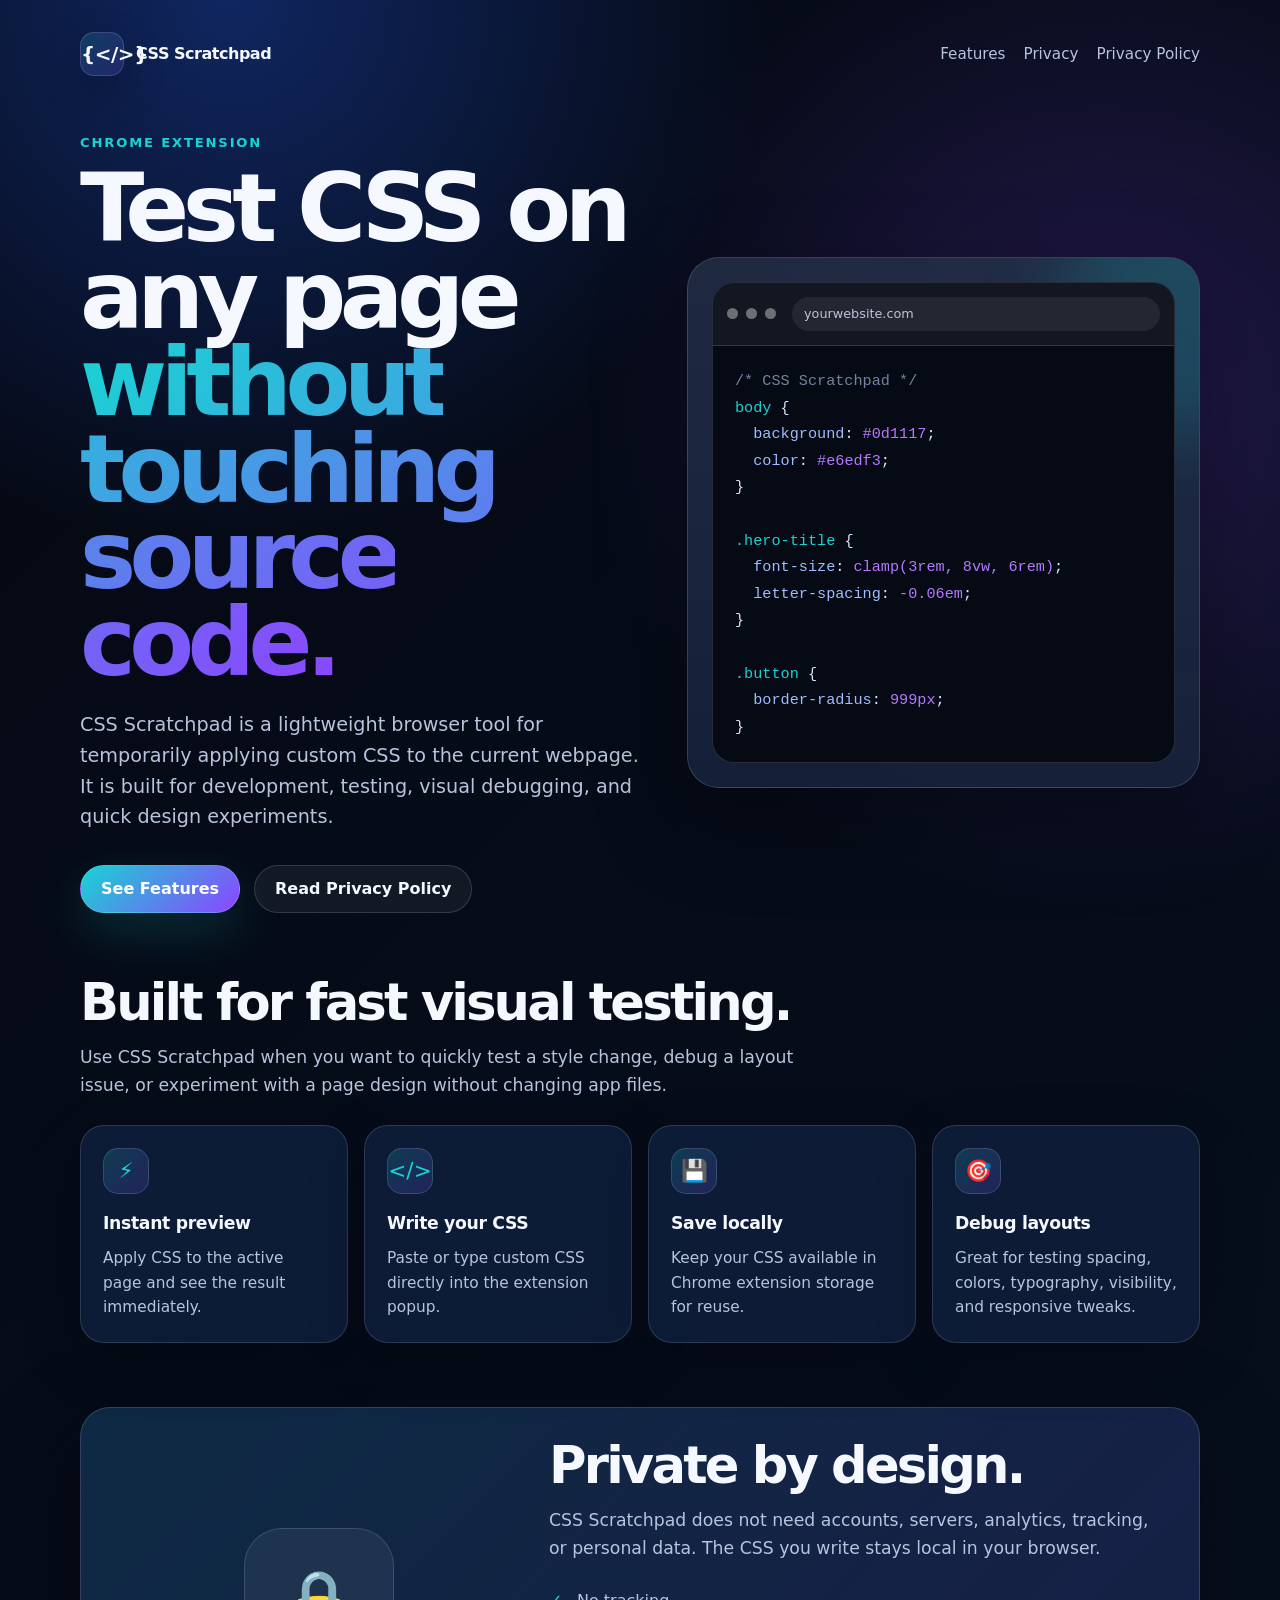
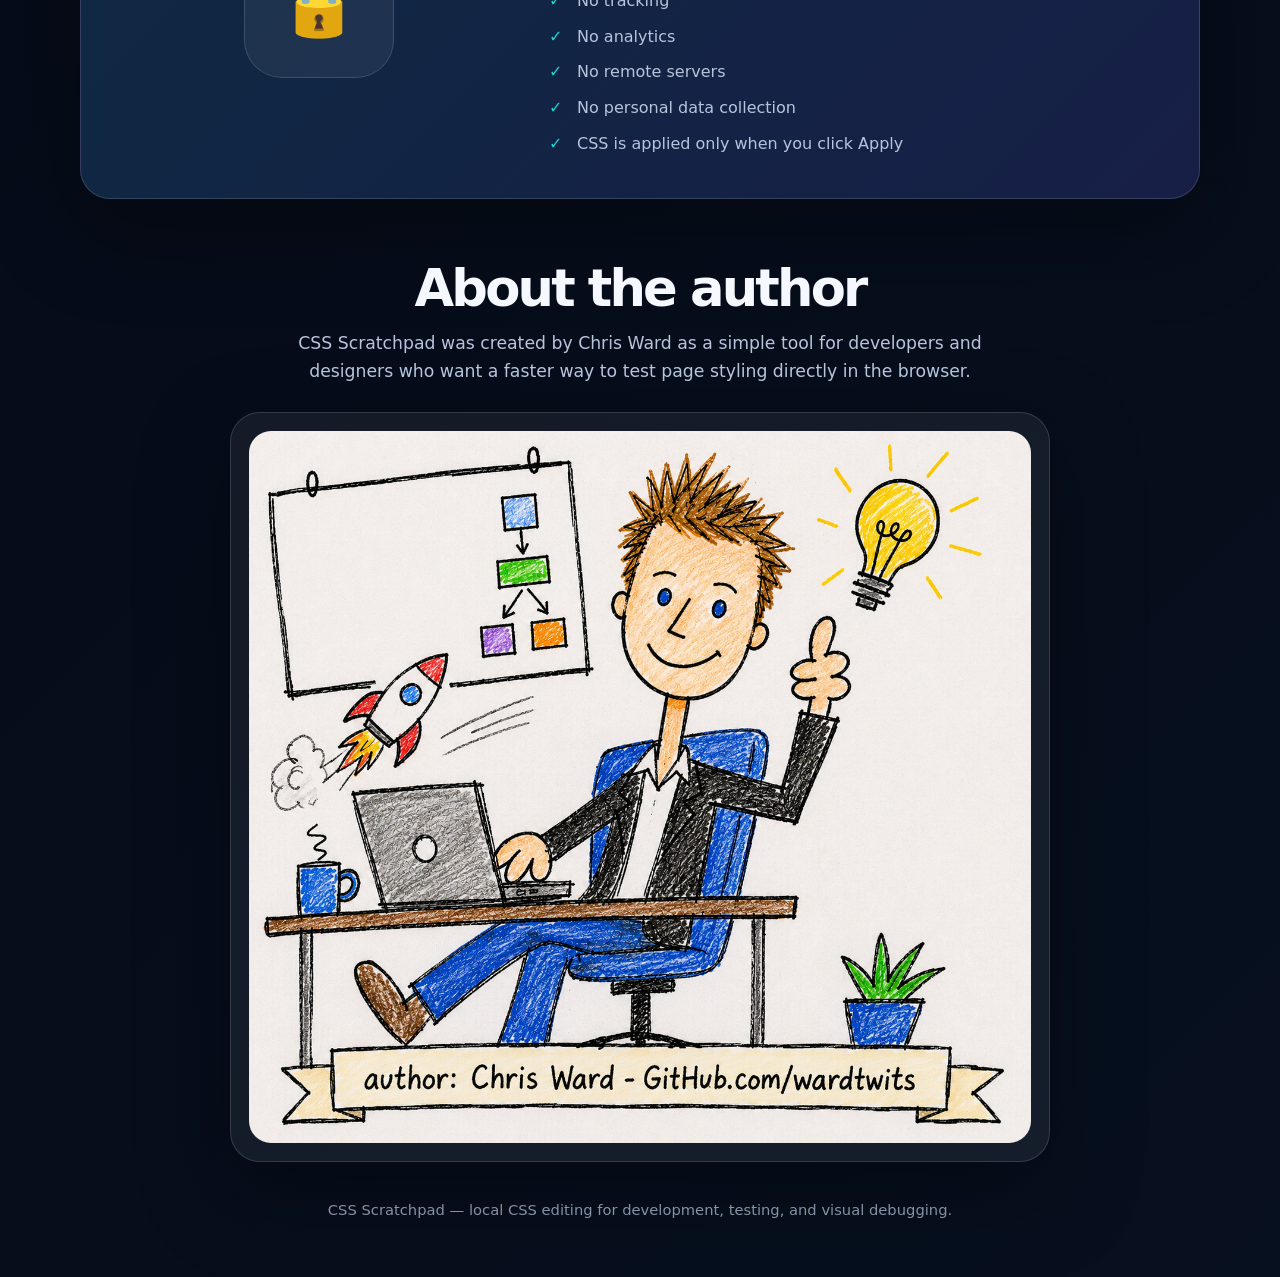
==== index.html @ 9ff71c82 "update" ====
<!doctype html>
<html lang="en">
<head>
  <meta charset="utf-8" />
  <meta name="viewport" content="width=device-width, initial-scale=1" />
  <title>CSS Scratchpad</title>
  <meta
    name="description"
    content="CSS Scratchpad is a lightweight Chrome extension for temporarily applying custom CSS to any webpage for development, testing, and visual debugging."
  />

  <style>
    :root {
      --bg: #07101f;
      --bg-soft: #0d1b35;
      --panel: rgba(15, 31, 61, 0.82);
      --text: #f6f8ff;
      --muted: #b8c4dc;
      --cyan: #19d3d3;
      --blue: #2563ff;
      --purple: #8b46ff;
      --border: rgba(255, 255, 255, 0.14);
      --shadow: 0 30px 90px rgba(0, 0, 0, 0.35);
    }

    * {
      box-sizing: border-box;
    }

    body {
      margin: 0;
      min-height: 100vh;
      font-family: Inter, ui-sans-serif, system-ui, -apple-system, BlinkMacSystemFont, "Segoe UI", sans-serif;
      color: var(--text);
      background:
        radial-gradient(circle at 18% 0%, rgba(37, 99, 255, 0.32), transparent 34rem),
        radial-gradient(circle at 86% 14%, rgba(139, 70, 255, 0.22), transparent 32rem),
        linear-gradient(135deg, #050914 0%, var(--bg) 100%);
      line-height: 1.6;
    }

    a {
      color: inherit;
    }

    .page {
      width: min(1120px, calc(100% - 32px));
      margin: 0 auto;
      padding: 32px 0 56px;
    }

    .nav {
      display: flex;
      align-items: center;
      justify-content: space-between;
      gap: 16px;
      margin-bottom: 56px;
    }

    .brand {
      display: flex;
      align-items: center;
      gap: 12px;
      font-weight: 800;
      letter-spacing: -0.03em;
    }

    .brand-mark {
      width: 44px;
      height: 44px;
      display: grid;
      place-items: center;
      border-radius: 14px;
      background: linear-gradient(135deg, rgba(25, 211, 211, 0.18), rgba(139, 70, 255, 0.18));
      border: 1px solid var(--border);
      box-shadow: 0 16px 40px rgba(0, 0, 0, 0.28);
      font-size: 1.25rem;
    }

    .nav-links {
      display: flex;
      align-items: center;
      gap: 18px;
      color: var(--muted);
      font-size: 0.95rem;
    }

    .nav-links a {
      text-decoration: none;
    }

    .nav-links a:hover {
      color: var(--text);
    }

    .hero {
      display: grid;
      grid-template-columns: 1.05fr 0.95fr;
      gap: 40px;
      align-items: center;
      margin-bottom: 64px;
    }

    .eyebrow {
      margin: 0 0 12px;
      color: var(--cyan);
      font-size: 0.82rem;
      font-weight: 800;
      letter-spacing: 0.14em;
      text-transform: uppercase;
    }

    h1 {
      margin: 0;
      max-width: 760px;
      font-size: clamp(3rem, 8vw, 5.9rem);
      line-height: 0.92;
      letter-spacing: -0.07em;
    }

    .gradient-text {
      color: var(--cyan);
      background: linear-gradient(135deg, var(--cyan), var(--purple));
      -webkit-background-clip: text;
      background-clip: text;
      -webkit-text-fill-color: transparent;
    }

    .hero-copy {
      max-width: 680px;
      margin: 24px 0 0;
      color: var(--muted);
      font-size: 1.2rem;
    }

    .actions {
      display: flex;
      flex-wrap: wrap;
      gap: 14px;
      margin-top: 32px;
    }

    .button {
      display: inline-flex;
      align-items: center;
      justify-content: center;
      min-height: 48px;
      padding: 0 20px;
      border-radius: 999px;
      font-weight: 800;
      text-decoration: none;
      border: 1px solid var(--border);
    }

    .button-primary {
      background: linear-gradient(135deg, var(--cyan), var(--purple));
      color: white;
      box-shadow: 0 18px 50px rgba(25, 211, 211, 0.18);
    }

    .button-secondary {
      color: var(--text);
      background: rgba(255, 255, 255, 0.06);
    }

    .mockup {
      position: relative;
      padding: 24px;
      border: 1px solid var(--border);
      border-radius: 32px;
      background:
        linear-gradient(180deg, rgba(255,255,255,0.08), rgba(255,255,255,0.035)),
        rgba(13, 27, 53, 0.86);
      box-shadow: var(--shadow);
      overflow: hidden;
    }

    .mockup::before {
      content: "";
      position: absolute;
      inset: -80px -120px auto auto;
      width: 260px;
      height: 260px;
      border-radius: 999px;
      background: rgba(25, 211, 211, 0.18);
      filter: blur(36px);
    }

    .browser {
      position: relative;
      border-radius: 22px;
      overflow: hidden;
      border: 1px solid var(--border);
      background: #050a14;
    }

    .browser-bar {
      display: flex;
      align-items: center;
      gap: 8px;
      padding: 14px;
      background: rgba(255, 255, 255, 0.055);
      border-bottom: 1px solid var(--border);
    }

    .dot {
      width: 11px;
      height: 11px;
      border-radius: 999px;
      background: rgba(255,255,255,0.38);
    }

    .address {
      flex: 1;
      margin-left: 8px;
      padding: 7px 12px;
      border-radius: 999px;
      background: rgba(255,255,255,0.07);
      color: var(--muted);
      font-size: 0.8rem;
    }

    .code {
      margin: 0;
      padding: 22px;
      min-height: 310px;
      color: #d9e7ff;
      font-family: ui-monospace, SFMono-Regular, Menlo, Monaco, Consolas, monospace;
      font-size: 0.95rem;
      line-height: 1.75;
      white-space: pre-wrap;
    }

    .code .selector {
      color: #19d3d3;
    }

    .code .property {
      color: #9ebdff;
    }

    .code .value {
      color: #b678ff;
    }

    .code .comment {
      color: #7483a3;
    }

    .section {
      margin-top: 64px;
    }

    .section h2 {
      margin: 0 0 16px;
      font-size: clamp(2rem, 4vw, 3.2rem);
      line-height: 1;
      letter-spacing: -0.055em;
    }

    .section-intro {
      max-width: 720px;
      margin: 0 0 26px;
      color: var(--muted);
      font-size: 1.08rem;
    }

    .feature-grid {
      display: grid;
      grid-template-columns: repeat(4, 1fr);
      gap: 16px;
    }

    .feature-card {
      padding: 22px;
      border-radius: 24px;
      border: 1px solid var(--border);
      background: var(--panel);
      box-shadow: 0 18px 60px rgba(0, 0, 0, 0.18);
    }

    .feature-icon {
      width: 46px;
      height: 46px;
      display: grid;
      place-items: center;
      margin-bottom: 16px;
      border-radius: 15px;
      background: linear-gradient(135deg, rgba(25, 211, 211, 0.18), rgba(139, 70, 255, 0.18));
      border: 1px solid var(--border);
      color: var(--cyan);
      font-size: 1.35rem;
    }

    .feature-card h3 {
      margin: 0 0 8px;
      font-size: 1.08rem;
      letter-spacing: -0.02em;
    }

    .feature-card p {
      margin: 0;
      color: var(--muted);
      font-size: 0.96rem;
    }

    .privacy-panel {
      display: grid;
      grid-template-columns: 0.8fr 1.2fr;
      gap: 24px;
      align-items: center;
      padding: 32px;
      border-radius: 30px;
      border: 1px solid var(--border);
      background:
        linear-gradient(135deg, rgba(25, 211, 211, 0.08), rgba(139, 70, 255, 0.08)),
        var(--panel);
      box-shadow: var(--shadow);
    }

    .privacy-badge {
      width: 150px;
      height: 150px;
      display: grid;
      place-items: center;
      margin: 0 auto;
      border-radius: 38px;
      border: 1px solid var(--border);
      background: rgba(255,255,255,0.06);
      font-size: 4rem;
    }

    .privacy-list {
      margin: 0;
      padding: 0;
      list-style: none;
      color: var(--muted);
    }

    .privacy-list li {
      margin: 10px 0;
      padding-left: 28px;
      position: relative;
    }

    .privacy-list li::before {
      content: "✓";
      position: absolute;
      left: 0;
      color: var(--cyan);
      font-weight: 900;
    }

    .author {
      text-align: center;
    }

    .author-card {
      max-width: 820px;
      margin: 24px auto 0;
      padding: 18px;
      border-radius: 30px;
      border: 1px solid var(--border);
      background: rgba(255, 255, 255, 0.06);
      box-shadow: var(--shadow);
    }

    .author-card img {
      display: block;
      width: 100%;
      height: auto;
      border-radius: 22px;
    }

    .footer {
      margin-top: 36px;
      color: rgba(184, 196, 220, 0.72);
      text-align: center;
      font-size: 0.92rem;
    }

    @media (max-width: 880px) {
      .hero,
      .privacy-panel {
        grid-template-columns: 1fr;
      }

      .feature-grid {
        grid-template-columns: repeat(2, 1fr);
      }

      .nav {
        align-items: flex-start;
        flex-direction: column;
      }
    }

    @media (max-width: 520px) {
      .feature-grid {
        grid-template-columns: 1fr;
      }

      .nav-links {
        flex-wrap: wrap;
      }

      .mockup {
        padding: 14px;
        border-radius: 24px;
      }

      .code {
        font-size: 0.82rem;
      }

      .privacy-panel {
        padding: 24px;
      }
    }
  </style>
</head>

<body>
  <main class="page">
    <header class="nav">
      <div class="brand">
        <div class="brand-mark">{&lt;/&gt;}</div>
        <span>CSS Scratchpad</span>
      </div>

      <nav class="nav-links" aria-label="Primary navigation">
        <a href="#features">Features</a>
        <a href="#privacy">Privacy</a>
        <a href="privacy-policy.html">Privacy Policy</a>
      </nav>
    </header>

    <section class="hero">
      <div>
        <p class="eyebrow">Chrome Extension</p>
        <h1>
          Test CSS on any page
          <span class="gradient-text">without touching source code.</span>
        </h1>

        <p class="hero-copy">
          CSS Scratchpad is a lightweight browser tool for temporarily applying custom CSS to the current webpage.
          It is built for development, testing, visual debugging, and quick design experiments.
        </p>

        <div class="actions">
          <a class="button button-primary" href="#features">See Features</a>
          <a class="button button-secondary" href="privacy-policy.html">Read Privacy Policy</a>
        </div>
      </div>

      <aside class="mockup" aria-label="CSS Scratchpad code preview">
        <div class="browser">
          <div class="browser-bar">
            <span class="dot"></span>
            <span class="dot"></span>
            <span class="dot"></span>
            <span class="address">yourwebsite.com</span>
          </div>

          <pre class="code"><span class="comment">/* CSS Scratchpad */</span>
<span class="selector">body</span> {
  <span class="property">background</span>: <span class="value">#0d1117</span>;
  <span class="property">color</span>: <span class="value">#e6edf3</span>;
}

<span class="selector">.hero-title</span> {
  <span class="property">font-size</span>: <span class="value">clamp(3rem, 8vw, 6rem)</span>;
  <span class="property">letter-spacing</span>: <span class="value">-0.06em</span>;
}

<span class="selector">.button</span> {
  <span class="property">border-radius</span>: <span class="value">999px</span>;
}</pre>
        </div>
      </aside>
    </section>

    <section id="features" class="section">
      <h2>Built for fast visual testing.</h2>
      <p class="section-intro">
        Use CSS Scratchpad when you want to quickly test a style change, debug a layout issue,
        or experiment with a page design without changing app files.
      </p>

      <div class="feature-grid">
        <article class="feature-card">
          <div class="feature-icon">⚡</div>
          <h3>Instant preview</h3>
          <p>Apply CSS to the active page and see the result immediately.</p>
        </article>

        <article class="feature-card">
          <div class="feature-icon">&lt;/&gt;</div>
          <h3>Write your CSS</h3>
          <p>Paste or type custom CSS directly into the extension popup.</p>
        </article>

        <article class="feature-card">
          <div class="feature-icon">💾</div>
          <h3>Save locally</h3>
          <p>Keep your CSS available in Chrome extension storage for reuse.</p>
        </article>

        <article class="feature-card">
          <div class="feature-icon">🎯</div>
          <h3>Debug layouts</h3>
          <p>Great for testing spacing, colors, typography, visibility, and responsive tweaks.</p>
        </article>
      </div>
    </section>

    <section id="privacy" class="section">
      <div class="privacy-panel">
        <div class="privacy-badge" aria-hidden="true">🔒</div>

        <div>
          <h2>Private by design.</h2>
          <p class="section-intro">
            CSS Scratchpad does not need accounts, servers, analytics, tracking, or personal data.
            The CSS you write stays local in your browser.
          </p>

          <ul class="privacy-list">
            <li>No tracking</li>
            <li>No analytics</li>
            <li>No remote servers</li>
            <li>No personal data collection</li>
            <li>CSS is applied only when you click Apply</li>
          </ul>
        </div>
      </div>
    </section>

    <section class="section author">
      <h2>About the author</h2>
      <p class="section-intro" style="margin-left:auto; margin-right:auto;">
        CSS Scratchpad was created by Chris Ward as a simple tool for developers and designers who want a faster way
        to test page styling directly in the browser.
      </p>

      <div class="author-card">
        <img src="images/author.png" alt="Illustration of Chris Ward working at a desk with a laptop, rocket, flowchart, and lightbulb." />
      </div>
    </section>

    <footer class="footer">
      CSS Scratchpad — local CSS editing for development, testing, and visual debugging.
    </footer>
  </main>
</body>
</html>
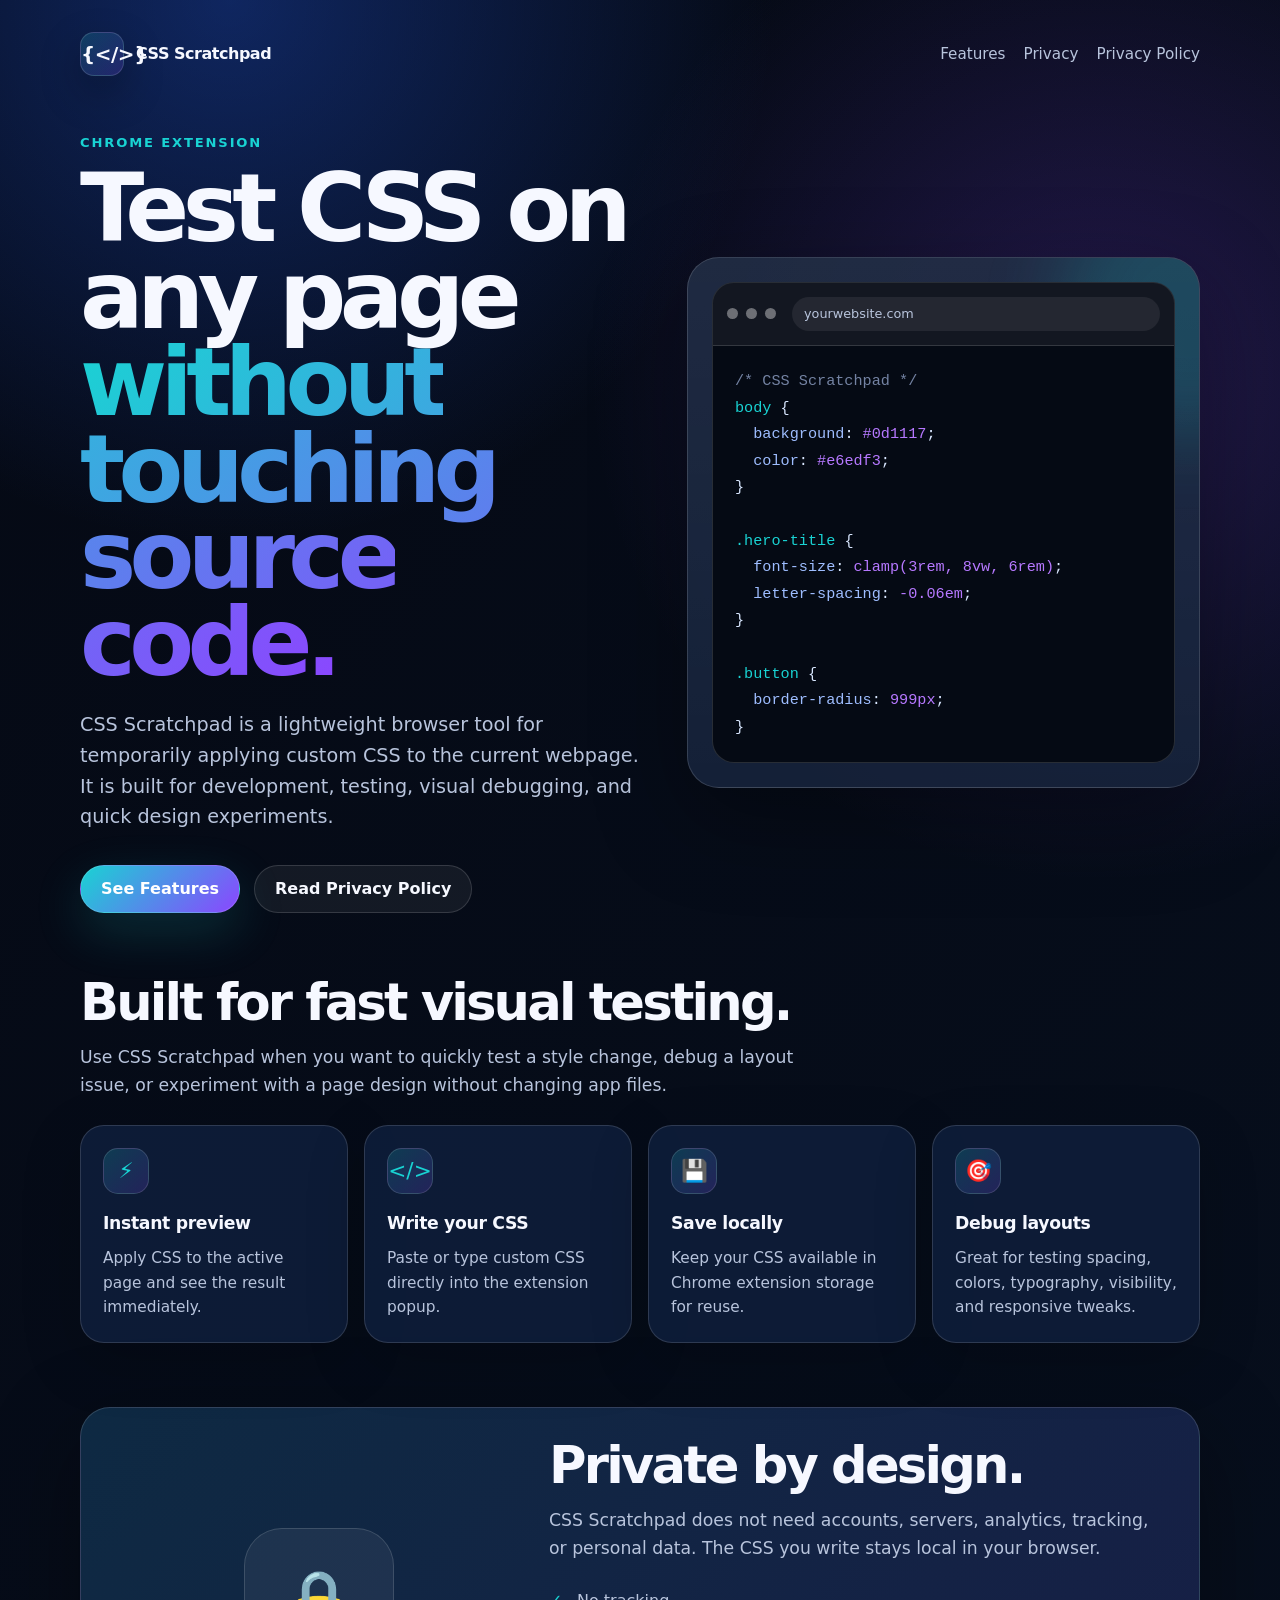
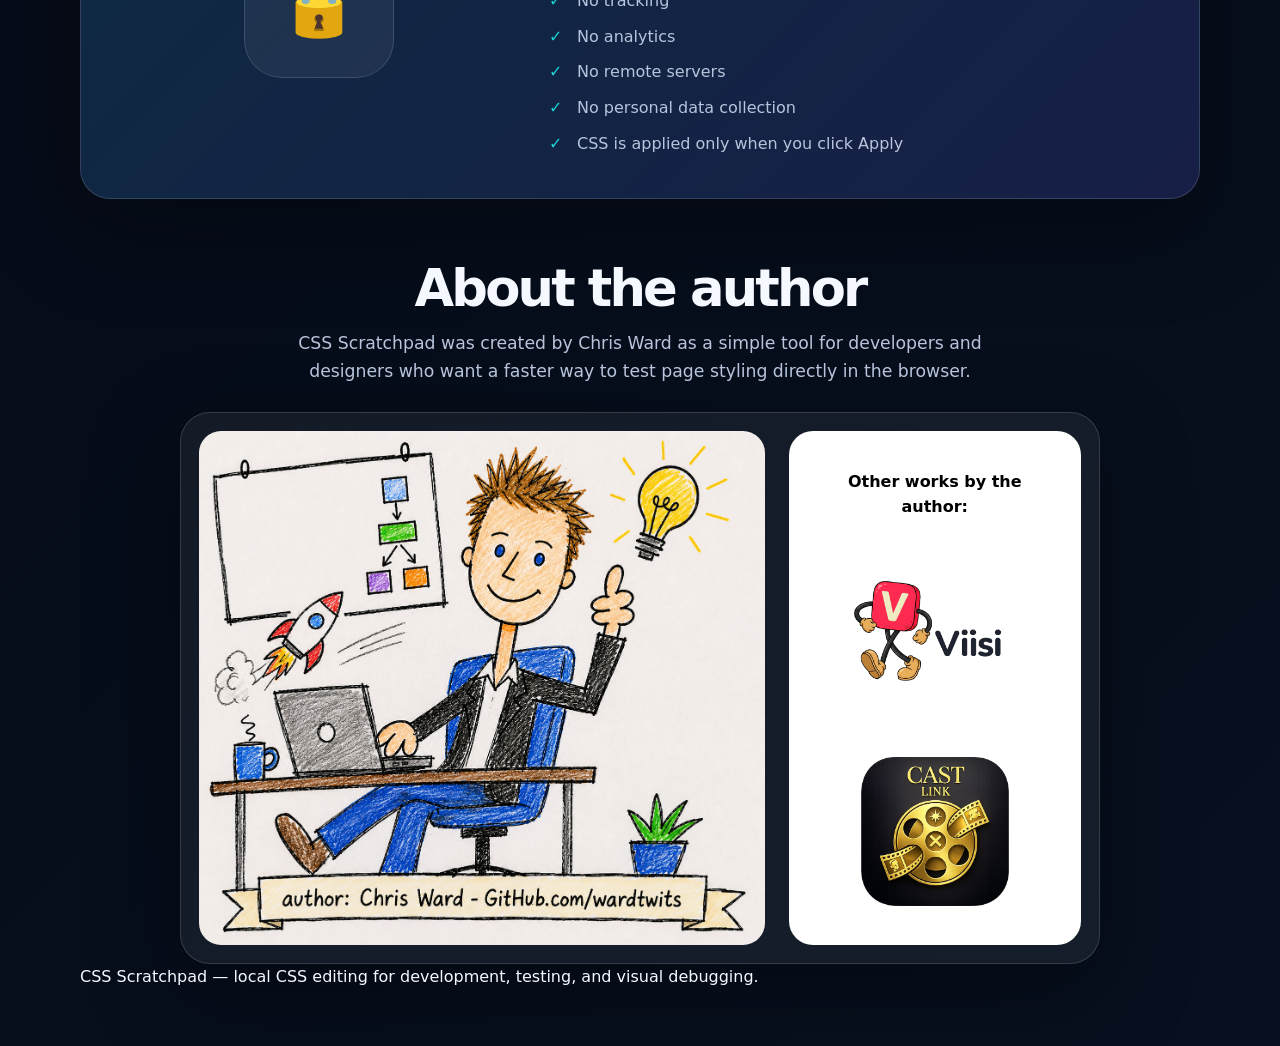
==== commit cd5b63b4: "updates" ====
--- a/index.html
+++ b/index.html
@@ -230,7 +230,18 @@
       line-height: 1.75;
       white-space: pre-wrap;
     }
-
+  .castlink img {
+      display: block;
+      width: 100%;
+      height: auto;
+      border-radius: 22px;
+  }
+  .viisi img {
+      display: block;
+      width: 100%;
+      height: auto;
+      border-radius: 22px;
+  }
     .code .selector {
       color: #19d3d3;
     }
@@ -350,52 +361,123 @@
       color: var(--cyan);
       font-weight: 900;
     }
-
-    .author {
-      text-align: center;
-    }
-
+.author {
+  text-align: center;
+}
+
+.author-intro {
+  margin-left: auto;
+  margin-right: auto;
+}
+
+.author-card {
+  max-width: 920px;
+  margin: 24px auto 0;
+  padding: 18px;
+  display: grid;
+  grid-template-columns: 1.45fr 0.75fr;
+  gap: 24px;
+  align-items: center;
+  border-radius: 30px;
+  border: 1px solid var(--border);
+  background: rgba(255, 255, 255, 0.06);
+  box-shadow: var(--shadow);
+}
+
+.author-image-link {
+  display: block;
+}
+
+.author-image-link img {
+  display: block;
+  width: 100%;
+  height: auto;
+  border-radius: 22px;
+}
+
+.other-works {
+  display: flex;
+  flex-direction: column;
+  align-items: center;
+  justify-content: center;
+  gap: 18px;
+  min-height: 100%;
+  padding: 24px;
+  border: 1px solid var(--border);
+  border-radius: 24px;
+  background:white;
+  color: black;
+  font-size: 1rem;
+  font-weight: 700;
+  text-align: center;
+}
+.castlink {
+  display: flex;
+
+  align-items: center;
+
+  justify-content: center;
+
+  width: 150px;
+
+  max-width: 100%;
+
+  padding: 0;
+
+  border-radius: 22px;
+
+  background: #ffffff;
+
+  border: 1px solid rgba(255, 255, 255, 0.35);
+
+  text-decoration: none;
+}
+.viisi {
+
+  display: flex;
+
+  align-items: center;
+
+  justify-content: center;
+
+
+  max-width: 100%;
+
+  padding: 14px;
+
+  border-radius: 22px;
+
+  background: #ffffff;
+
+  border: 1px solid rgba(255, 255, 255, 0.35);
+
+  text-decoration: none;
+
+}
+
+.viisi img {
+  display: block;
+  width: 80%;
+  height: auto;
+  border-radius: 14px;
+}
+
+.other-works a:hover {
+  transform: translateY(-1px);
+}
+
+    @media (max-width: 520px) {
     .author-card {
-      max-width: 820px;
-      margin: 24px auto 0;
-      padding: 18px;
-      border-radius: 30px;
-      border: 1px solid var(--border);
-      background: rgba(255, 255, 255, 0.06);
-      box-shadow: var(--shadow);
-    }
-
-    .author-card img {
-      display: block;
-      width: 100%;
-      height: auto;
-      border-radius: 22px;
-    }
-
-    .footer {
-      margin-top: 36px;
-      color: rgba(184, 196, 220, 0.72);
-      text-align: center;
-      font-size: 0.92rem;
-    }
-
-    @media (max-width: 880px) {
-      .hero,
-      .privacy-panel {
-        grid-template-columns: 1fr;
-      }
-
-      .feature-grid {
-        grid-template-columns: repeat(2, 1fr);
-      }
-
-      .nav {
-        align-items: flex-start;
-        flex-direction: column;
-      }
-    }
-
-    @media (max-width: 520px) {
+
+  grid-template-columns: 1fr;
+
+}
+
+.other-works {
+
+  min-height: auto;
+
+}
       .feature-grid {
         grid-template-columns: 1fr;
       }
@@ -537,17 +619,50 @@
       </div>
     </section>
 
-    <section class="section author">
-      <h2>About the author</h2>
-      <p class="section-intro" style="margin-left:auto; margin-right:auto;">
-        CSS Scratchpad was created by Chris Ward as a simple tool for developers and designers who want a faster way
-        to test page styling directly in the browser.
-      </p>
-
-      <div class="author-card">
-        <img src="images/author.png" alt="Illustration of Chris Ward working at a desk with a laptop, rocket, flowchart, and lightbulb." />
-      </div>
-    </section>
+
+
+<section class="section author">
+
+  <h2>About the author</h2>
+
+  <p class="section-intro author-intro">
+
+    CSS Scratchpad was created by Chris Ward as a simple tool for developers and designers who want a faster way
+
+    to test page styling directly in the browser.
+
+  </p>
+
+  <div class="author-card">
+
+    <a class="author-image-link" href="https://www.github.com/wardtwits" target="_blank" rel="noopener noreferrer">
+
+      <img src="images/author.png" alt="Illustration of Chris Ward working at a desk with a laptop, rocket, flowchart, and lightbulb." />
+
+    </a>
+
+    <div class="other-works">
+
+      <span>Other works by the author:</span>
+
+      <a class="viisi" href="https://viisi.app/" target="_blank" rel="noopener noreferrer">
+
+        <img src="images/ViisiLogo.png" alt="Viisi - A Satisfying Game" />
+
+      </a>
+
+      <a class="castlink" href="https://castlink.app/" target="_blank" rel="noopener noreferrer">
+
+        <img src="images/CastLinkLogo.png" alt="CastLink - Movie/TV Connections" />
+
+      </a>
+
+
+    </div>
+
+  </div>
+
+</section>
 
     <footer class="footer">
       CSS Scratchpad — local CSS editing for development, testing, and visual debugging.
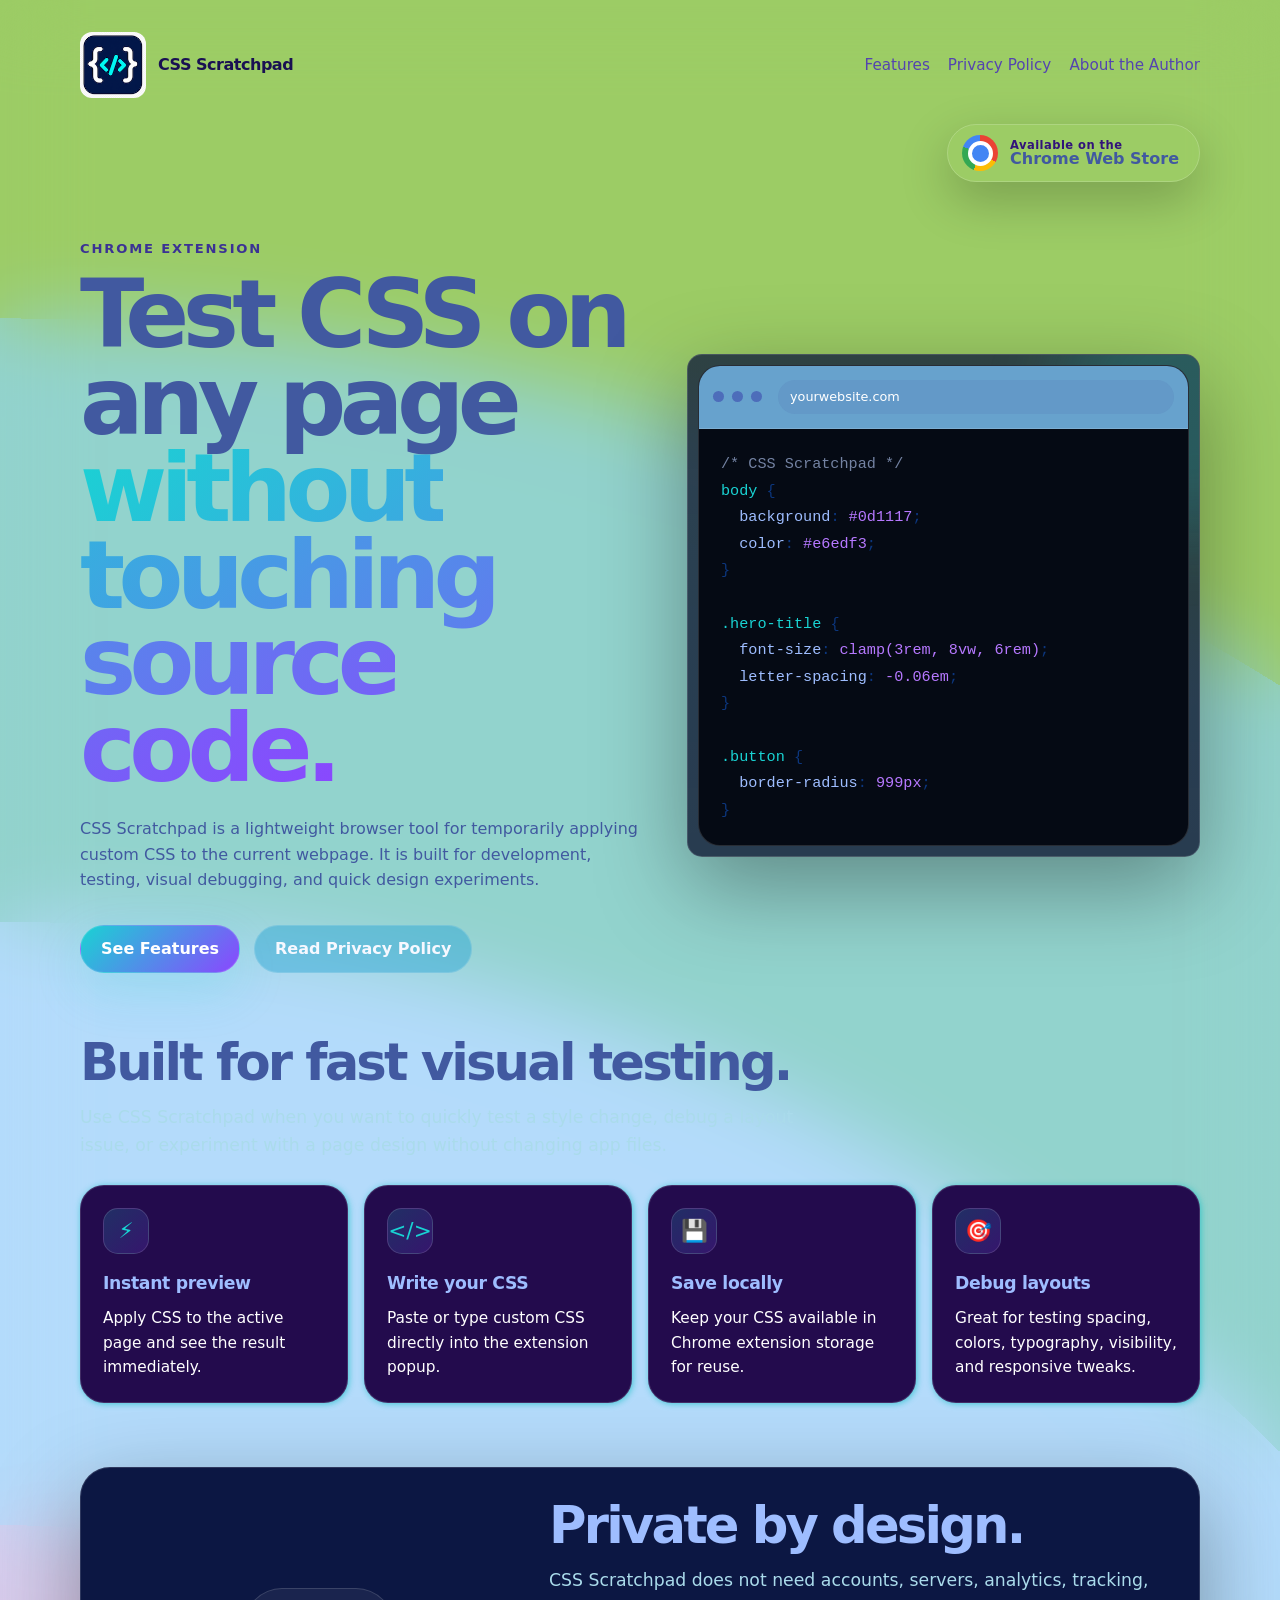
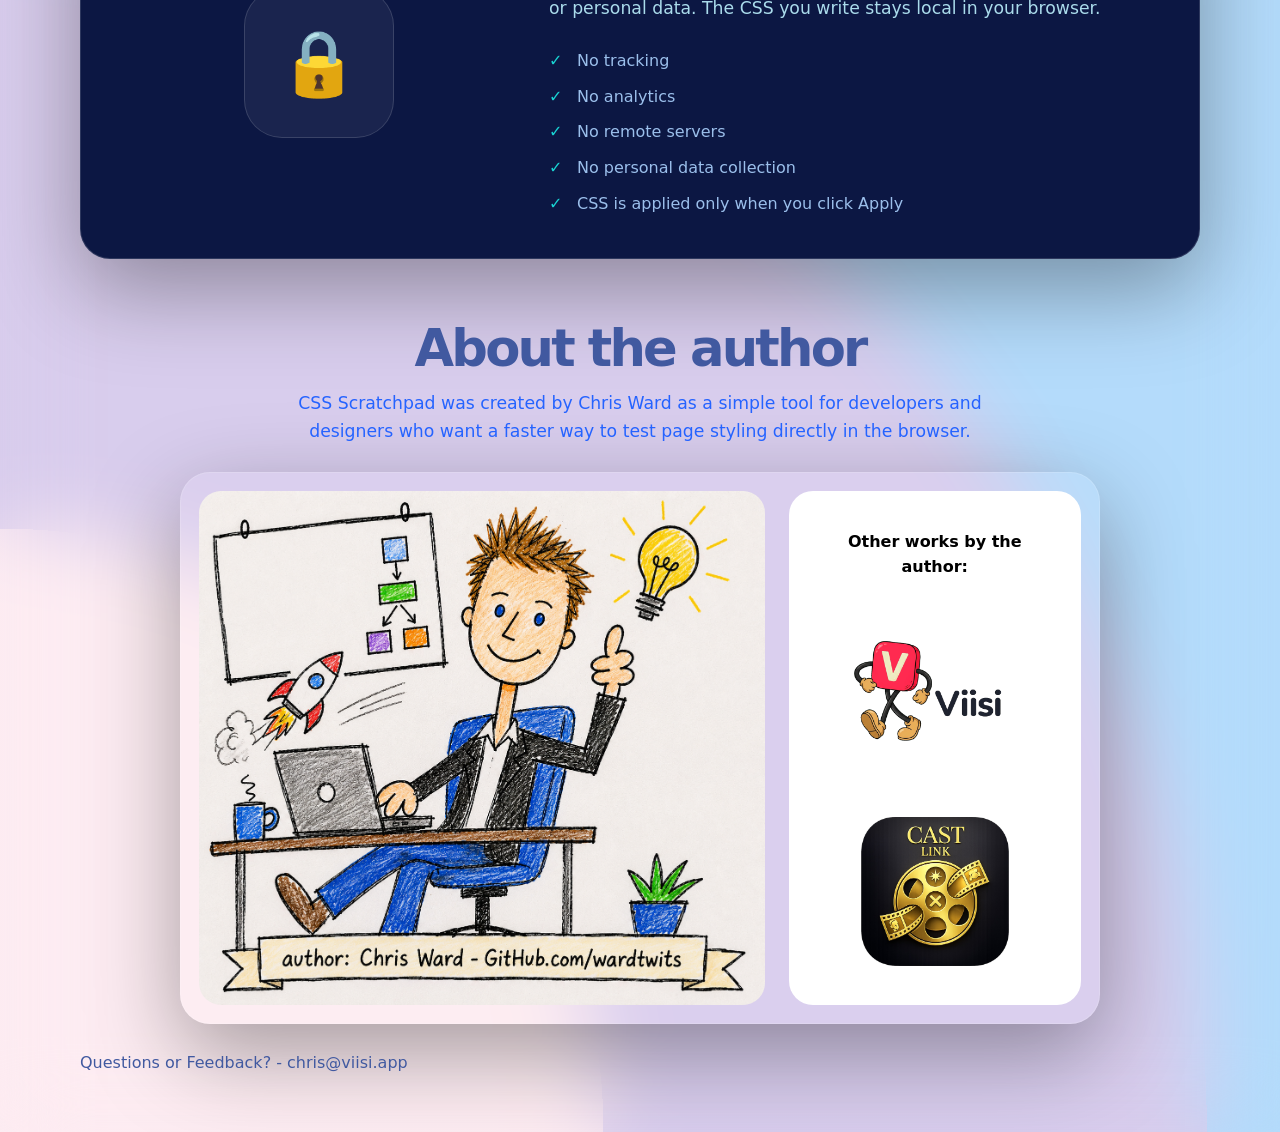
==== commit 34c243bf: "Theme change" ====
--- a/index.html
+++ b/index.html
@@ -8,514 +8,112 @@
     name="description"
     content="CSS Scratchpad is a lightweight Chrome extension for temporarily applying custom CSS to any webpage for development, testing, and visual debugging."
   />
-
-  <style>
-    :root {
-      --bg: #07101f;
-      --bg-soft: #0d1b35;
-      --panel: rgba(15, 31, 61, 0.82);
-      --text: #f6f8ff;
-      --muted: #b8c4dc;
-      --cyan: #19d3d3;
-      --blue: #2563ff;
-      --purple: #8b46ff;
-      --border: rgba(255, 255, 255, 0.14);
-      --shadow: 0 30px 90px rgba(0, 0, 0, 0.35);
+   <link rel="stylesheet" href="css/main.css" />
+   <style>
+    body {
+   background-image: radial-gradient(
+    circle at bottom left,
+    rgb(236, 64, 122, 0.1) 20%,
+    rgb(156, 204, 101, 0.2) 20%,
+    rgb(126, 87, 194, 0.3) 20%,
+    rgb(126, 87, 194, 0.3) 40%,
+    rgb(66, 165, 245, 0.4) 40%,
+    rgb(66, 165, 245, 0.4) 60%,
+    rgb(38, 166, 154, 0.5) 60%,
+    rgb(38, 166, 154, 0.5) 80%,
+    #9ccc65 80%
+  );
+    backdrop-filter: blur(40px); 
+     -webkit-backdrop-filter: blur(40px); 
     }
-
-    * {
-      box-sizing: border-box;
-    }
-
-    body {
-      margin: 0;
-      min-height: 100vh;
-      font-family: Inter, ui-sans-serif, system-ui, -apple-system, BlinkMacSystemFont, "Segoe UI", sans-serif;
-      color: var(--text);
-      background:
-        radial-gradient(circle at 18% 0%, rgba(37, 99, 255, 0.32), transparent 34rem),
-        radial-gradient(circle at 86% 14%, rgba(139, 70, 255, 0.22), transparent 32rem),
-        linear-gradient(135deg, #050914 0%, var(--bg) 100%);
-      line-height: 1.6;
-    }
-
-    a {
-      color: inherit;
-    }
-
-    .page {
-      width: min(1120px, calc(100% - 32px));
-      margin: 0 auto;
-      padding: 32px 0 56px;
-    }
-
-    .nav {
-      display: flex;
-      align-items: center;
-      justify-content: space-between;
-      gap: 16px;
-      margin-bottom: 56px;
-    }
-
     .brand {
-      display: flex;
-      align-items: center;
-      gap: 12px;
-      font-weight: 800;
-      letter-spacing: -0.03em;
-    }
-
-    .brand-mark {
-      width: 44px;
-      height: 44px;
-      display: grid;
-      place-items: center;
-      border-radius: 14px;
-      background: linear-gradient(135deg, rgba(25, 211, 211, 0.18), rgba(139, 70, 255, 0.18));
-      border: 1px solid var(--border);
-      box-shadow: 0 16px 40px rgba(0, 0, 0, 0.28);
-      font-size: 1.25rem;
-    }
-
-    .nav-links {
-      display: flex;
-      align-items: center;
-      gap: 18px;
-      color: var(--muted);
-      font-size: 0.95rem;
-    }
-
-    .nav-links a {
-      text-decoration: none;
-    }
-
-    .nav-links a:hover {
-      color: var(--text);
-    }
-
-    .hero {
-      display: grid;
-      grid-template-columns: 1.05fr 0.95fr;
-      gap: 40px;
-      align-items: center;
-      margin-bottom: 64px;
-    }
-
-    .eyebrow {
-      margin: 0 0 12px;
-      color: var(--cyan);
-      font-size: 0.82rem;
-      font-weight: 800;
-      letter-spacing: 0.14em;
-      text-transform: uppercase;
-    }
-
-    h1 {
-      margin: 0;
-      max-width: 760px;
-      font-size: clamp(3rem, 8vw, 5.9rem);
-      line-height: 0.92;
-      letter-spacing: -0.07em;
-    }
-
-    .gradient-text {
-      color: var(--cyan);
-      background: linear-gradient(135deg, var(--cyan), var(--purple));
-      -webkit-background-clip: text;
-      background-clip: text;
-      -webkit-text-fill-color: transparent;
-    }
-
-    .hero-copy {
-      max-width: 680px;
-      margin: 24px 0 0;
-      color: var(--muted);
-      font-size: 1.2rem;
-    }
-
-    .actions {
-      display: flex;
-      flex-wrap: wrap;
-      gap: 14px;
-      margin-top: 32px;
-    }
-
-    .button {
-      display: inline-flex;
-      align-items: center;
-      justify-content: center;
-      min-height: 48px;
-      padding: 0 20px;
-      border-radius: 999px;
-      font-weight: 800;
-      text-decoration: none;
-      border: 1px solid var(--border);
-    }
-
-    .button-primary {
-      background: linear-gradient(135deg, var(--cyan), var(--purple));
-      color: white;
-      box-shadow: 0 18px 50px rgba(25, 211, 211, 0.18);
-    }
-
-    .button-secondary {
-      color: var(--text);
-      background: rgba(255, 255, 255, 0.06);
-    }
-
-    .mockup {
-      position: relative;
-      padding: 24px;
-      border: 1px solid var(--border);
-      border-radius: 32px;
-      background:
-        linear-gradient(180deg, rgba(255,255,255,0.08), rgba(255,255,255,0.035)),
-        rgba(13, 27, 53, 0.86);
-      box-shadow: var(--shadow);
-      overflow: hidden;
-    }
-
-    .mockup::before {
-      content: "";
-      position: absolute;
-      inset: -80px -120px auto auto;
-      width: 260px;
-      height: 260px;
-      border-radius: 999px;
-      background: rgba(25, 211, 211, 0.18);
-      filter: blur(36px);
-    }
-
-    .browser {
-      position: relative;
-      border-radius: 22px;
-      overflow: hidden;
-      border: 1px solid var(--border);
-      background: #050a14;
-    }
-
-    .browser-bar {
-      display: flex;
-      align-items: center;
-      gap: 8px;
-      padding: 14px;
-      background: rgba(255, 255, 255, 0.055);
-      border-bottom: 1px solid var(--border);
-    }
-
-    .dot {
-      width: 11px;
-      height: 11px;
-      border-radius: 999px;
-      background: rgba(255,255,255,0.38);
-    }
-
-    .address {
-      flex: 1;
-      margin-left: 8px;
-      padding: 7px 12px;
-      border-radius: 999px;
-      background: rgba(255,255,255,0.07);
-      color: var(--muted);
-      font-size: 0.8rem;
-    }
-
-    .code {
-      margin: 0;
-      padding: 22px;
-      min-height: 310px;
-      color: #d9e7ff;
-      font-family: ui-monospace, SFMono-Regular, Menlo, Monaco, Consolas, monospace;
-      font-size: 0.95rem;
-      line-height: 1.75;
-      white-space: pre-wrap;
-    }
-  .castlink img {
-      display: block;
-      width: 100%;
-      height: auto;
-      border-radius: 22px;
-  }
-  .viisi img {
-      display: block;
-      width: 100%;
-      height: auto;
-      border-radius: 22px;
-  }
-    .code .selector {
-      color: #19d3d3;
-    }
-
-    .code .property {
-      color: #9ebdff;
-    }
-
-    .code .value {
-      color: #b678ff;
-    }
-
-    .code .comment {
-      color: #7483a3;
-    }
-
-    .section {
-      margin-top: 64px;
-    }
-
-    .section h2 {
-      margin: 0 0 16px;
-      font-size: clamp(2rem, 4vw, 3.2rem);
-      line-height: 1;
-      letter-spacing: -0.055em;
-    }
-
-    .section-intro {
-      max-width: 720px;
-      margin: 0 0 26px;
-      color: var(--muted);
-      font-size: 1.08rem;
-    }
-
-    .feature-grid {
-      display: grid;
-      grid-template-columns: repeat(4, 1fr);
-      gap: 16px;
-    }
-
+
+  display: flex;
+
+  align-items: center;
+
+  gap: 12px;
+
+  color: rgb(25, 16, 82);
+
+  font-weight: 800;
+
+  letter-spacing: -0.03em;
+
+  text-decoration: none;
+
+}
+
+.brand-logo {
+
+  display: block;
+
+  width: 66px;
+
+  height: auto;
+
+  object-fit: contain;
+
+  border-radius: 12px;
+
+  background: transparent;
+
+}
     .feature-card {
-      padding: 22px;
-      border-radius: 24px;
-      border: 1px solid var(--border);
-      background: var(--panel);
-      box-shadow: 0 18px 60px rgba(0, 0, 0, 0.18);
-    }
-
-    .feature-icon {
-      width: 46px;
-      height: 46px;
-      display: grid;
-      place-items: center;
-      margin-bottom: 16px;
-      border-radius: 15px;
-      background: linear-gradient(135deg, rgba(25, 211, 211, 0.18), rgba(139, 70, 255, 0.18));
-      border: 1px solid var(--border);
-      color: var(--cyan);
-      font-size: 1.35rem;
-    }
-
-    .feature-card h3 {
-      margin: 0 0 8px;
-      font-size: 1.08rem;
-      letter-spacing: -0.02em;
-    }
-
-    .feature-card p {
-      margin: 0;
-      color: var(--muted);
-      font-size: 0.96rem;
-    }
-
-    .privacy-panel {
-      display: grid;
-      grid-template-columns: 0.8fr 1.2fr;
-      gap: 24px;
-      align-items: center;
-      padding: 32px;
-      border-radius: 30px;
-      border: 1px solid var(--border);
-      background:
-        linear-gradient(135deg, rgba(25, 211, 211, 0.08), rgba(139, 70, 255, 0.08)),
-        var(--panel);
-      box-shadow: var(--shadow);
-    }
-
-    .privacy-badge {
-      width: 150px;
-      height: 150px;
-      display: grid;
-      place-items: center;
-      margin: 0 auto;
-      border-radius: 38px;
-      border: 1px solid var(--border);
-      background: rgba(255,255,255,0.06);
-      font-size: 4rem;
-    }
-
-    .privacy-list {
-      margin: 0;
-      padding: 0;
-      list-style: none;
-      color: var(--muted);
-    }
-
-    .privacy-list li {
-      margin: 10px 0;
-      padding-left: 28px;
-      position: relative;
-    }
-
-    .privacy-list li::before {
-      content: "✓";
-      position: absolute;
-      left: 0;
-      color: var(--cyan);
-      font-weight: 900;
-    }
-.author {
-  text-align: center;
-}
-
-.author-intro {
-  margin-left: auto;
-  margin-right: auto;
-}
-
-.author-card {
-  max-width: 920px;
-  margin: 24px auto 0;
-  padding: 18px;
-  display: grid;
-  grid-template-columns: 1.45fr 0.75fr;
-  gap: 24px;
-  align-items: center;
-  border-radius: 30px;
-  border: 1px solid var(--border);
-  background: rgba(255, 255, 255, 0.06);
-  box-shadow: var(--shadow);
-}
-
-.author-image-link {
-  display: block;
-}
-
-.author-image-link img {
-  display: block;
-  width: 100%;
-  height: auto;
-  border-radius: 22px;
-}
-
-.other-works {
-  display: flex;
-  flex-direction: column;
-  align-items: center;
-  justify-content: center;
-  gap: 18px;
-  min-height: 100%;
-  padding: 24px;
-  border: 1px solid var(--border);
-  border-radius: 24px;
-  background:white;
-  color: black;
-  font-size: 1rem;
-  font-weight: 700;
-  text-align: center;
-}
-.castlink {
-  display: flex;
-
-  align-items: center;
-
-  justify-content: center;
-
-  width: 150px;
-
-  max-width: 100%;
-
-  padding: 0;
-
-  border-radius: 22px;
-
-  background: #ffffff;
-
-  border: 1px solid rgba(255, 255, 255, 0.35);
-
-  text-decoration: none;
-}
-.viisi {
-
-  display: flex;
-
-  align-items: center;
-
-  justify-content: center;
-
-
-  max-width: 100%;
-
-  padding: 14px;
-
-  border-radius: 22px;
-
-  background: #ffffff;
-
-  border: 1px solid rgba(255, 255, 255, 0.35);
-
-  text-decoration: none;
-
-}
-
-.viisi img {
-  display: block;
-  width: 80%;
-  height: auto;
-  border-radius: 14px;
-}
-
-.other-works a:hover {
-  transform: translateY(-1px);
-}
-
-    @media (max-width: 520px) {
-    .author-card {
-
-  grid-template-columns: 1fr;
-
-}
-
-.other-works {
-
-  min-height: auto;
-
-}
-      .feature-grid {
-        grid-template-columns: 1fr;
-      }
-
-      .nav-links {
-        flex-wrap: wrap;
-      }
-
-      .mockup {
-        padding: 14px;
-        border-radius: 24px;
-      }
-
-      .code {
-        font-size: 0.82rem;
-      }
-
-      .privacy-panel {
-        padding: 24px;
-      }
-    }
-  </style>
+box-shadow: 1px 1px 6px rgba(18, 193, 199, 0.7);
+}
+   </style>
 </head>
 
 <body>
   <main class="page">
-    <header class="nav">
-      <div class="brand">
-        <div class="brand-mark">{&lt;/&gt;}</div>
-        <span>CSS Scratchpad</span>
-      </div>
-
-      <nav class="nav-links" aria-label="Primary navigation">
-        <a href="#features">Features</a>
-        <a href="#privacy">Privacy</a>
-        <a href="privacy-policy.html">Privacy Policy</a>
-      </nav>
-    </header>
+<header class="site-header">
+
+  <div class="nav">
+
+<a class="brand" href="index.html" aria-label="CSS Scratchpad home">
+
+  <img class="brand-logo" src="icons/icon128.png" alt="CSS Scratchpad logo" />
+
+  <span>CSS Scratchpad</span>
+
+</a>
+
+    <nav class="nav-links" aria-label="Primary navigation">
+
+      <a href="#features">Features</a>
+
+      <a href="privacy-policy.html">Privacy Policy</a>
+
+      <a href="#about">About the Author</a>
+
+    </nav>
+
+  </div>
+
+  <div class="store-cta-row">
+
+    <a class="button chrome-store-button" href="https://chromewebstore.google.com/detail/jdnkfapcdcobhmbhhinhdlhfdgpoodgl?utm_source=item-share-cb" target="_blank" rel="noopener noreferrer">
+
+      <span class="chrome-store-icon" aria-hidden="true">
+
+        <span></span>
+
+      </span>
+
+      <span>
+
+        <small>Available on the</small>
+
+        Chrome Web Store
+
+      </span>
+
+    </a>
+
+  </div>
+
+</header>
 
     <section class="hero">
       <div>
@@ -531,6 +129,7 @@
         </p>
 
         <div class="actions">
+
           <a class="button button-primary" href="#features">See Features</a>
           <a class="button button-secondary" href="privacy-policy.html">Read Privacy Policy</a>
         </div>
@@ -621,7 +220,7 @@
 
 
 
-<section class="section author">
+<section id="about" class="section author"> 
 
   <h2>About the author</h2>
 
@@ -663,9 +262,9 @@
   </div>
 
 </section>
-
+<br>
     <footer class="footer">
-      CSS Scratchpad — local CSS editing for development, testing, and visual debugging.
+        Questions or Feedback? - chris@viisi.app
     </footer>
   </main>
 </body>
--- a/css/main.css
+++ b/css/main.css
@@ -0,0 +1,611 @@
+  :root {
+      --bg: #07101f;
+      --bg-soft: #0d1b35;
+      --panel: rgba(15, 31, 61, 0.82);
+      --text: #f6f8ff;
+      --muted: #b8c4dc;
+      --cyan: #19d3d3;
+      --blue: #2563ff;
+      --purple: #8b46ff;
+      --border: rgba(255, 255, 255, 0.14);
+      --shadow: 0 30px 90px rgba(0, 0, 0, 0.35);
+    }
+
+    * {
+      box-sizing: border-box;
+    }
+
+    body {
+      margin: 0;
+      min-height: 100vh;
+      font-family: Inter, ui-sans-serif, system-ui, -apple-system, BlinkMacSystemFont, "Segoe UI", sans-serif;
+      color: #4159a0;
+      background:
+        radial-gradient(circle at 18% 0%, rgba(37, 99, 255, 0.32), transparent 34rem),
+        radial-gradient(circle at 86% 14%, rgba(139, 70, 255, 0.22), transparent 32rem),
+        linear-gradient(135deg, #050914 0%, var(--bg) 100%);
+      line-height: 1.6;
+    }
+
+    a {
+      color: inherit;
+    }
+
+    .page {
+      width: min(1120px, calc(100% - 32px));
+      margin: 0 auto;
+      padding: 32px 0 56px;
+    }
+
+    .nav {
+      display: flex;
+      align-items: center;
+      justify-content: space-between;
+      gap: 16px;
+      margin-bottom: 26px;
+    }
+
+    .brand {
+      display: flex;
+      align-items: center;
+      gap: 12px;
+      font-weight: 800;
+      letter-spacing: -0.03em;
+    }
+
+    .brand-mark {
+      width: 44px;
+      height: 44px;
+      display: grid;
+      place-items: center;
+      border-radius: 14px;
+      background: linear-gradient(135deg, rgba(25, 211, 211, 0.18), rgba(139, 70, 255, 0.18));
+      border: 1px solid var(--border);
+      box-shadow: 0 16px 40px rgba(0, 0, 0, 0.28);
+      font-size: 1.25rem;
+    }
+
+    .nav-links {
+      display: flex;
+      align-items: center;
+      gap: 18px;
+      color: rgb(84, 68, 175);
+      font-size: 0.95rem;
+    }
+
+    .nav-links a {
+      text-decoration: none;
+    }
+
+    .nav-links a:hover {
+      color: var(--text);
+    }
+
+
+    .hero {
+      display: grid;
+      grid-template-columns: 1.05fr 0.95fr;
+      gap: 40px;
+      align-items: center;
+      margin-bottom: 64px;
+    }
+
+    .eyebrow {
+      margin: 0 0 12px;
+      color: rgb(59, 50, 148);
+      font-size: 0.82rem;
+      font-weight: 800;
+      letter-spacing: 0.14em;
+      text-transform: uppercase;
+    }
+
+    h1 {
+      margin: 0;
+      max-width: 760px;
+      font-size: clamp(3rem, 8vw, 5.9rem);
+      line-height: 0.92;
+      letter-spacing: -0.07em;
+    }
+
+    .gradient-text {
+      color: var(--cyan);
+      background: linear-gradient(135deg, var(--cyan), var(--purple));
+      -webkit-background-clip: text;
+      background-clip: text;
+      -webkit-text-fill-color: transparent;
+    }
+
+    .hero-copy {
+      max-width: 680px;
+      margin: 24px 0 0;
+      color: rgb(51, 44, 145)
+      font-size: 1.2rem;
+    }
+.site-header {
+
+  margin-bottom: 56px;
+
+}
+
+.nav {
+
+  display: flex;
+
+  align-items: center;
+
+  justify-content: space-between;
+
+  gap: 16px;
+
+}
+
+.store-cta-row {
+
+  display: flex;
+
+  justify-content: flex-end;
+
+  margin-top: 18px;
+
+}
+    .actions {
+      display: flex;
+      flex-wrap: wrap;
+      gap: 14px;
+      margin-top: 32px;
+    }
+
+    .button {
+      display: inline-flex;
+      align-items: center;
+      justify-content: center;
+      min-height: 48px;
+      padding: 0 20px;
+      border-radius: 999px;
+      font-weight: 800;
+      text-decoration: none;
+      border: 1px solid var(--border);
+    }
+
+    .button-primary {
+      background: linear-gradient(135deg, var(--cyan), var(--purple));
+      color: white;
+      box-shadow: 0 18px 50px rgba(25, 211, 211, 0.18);
+    }
+
+    .button-secondary {
+      color: var(--text);
+      background: rgba(41, 164, 212, 0.46);
+    }
+
+    .mockup {
+      position: relative;
+      padding: 10px;
+      border: 1px solid var(--border);
+      border-radius: 15px;
+      background:
+        linear-gradient(180deg, rgba(204, 223, 163, 0.08), rgba(255,255,255,0.035)),
+        rgba(13, 27, 53, 0.86);
+      box-shadow: var(--shadow);
+      overflow: hidden;
+    }
+
+    .mockup::before {
+      content: "";
+      position: absolute;
+      inset: -80px -120px auto auto;
+      width: 260px;
+      height: 260px;
+      border-radius: 999px;
+      background: rgba(25, 211, 211, 0.18);
+      filter: blur(36px);
+    }
+
+    .browser {
+      position: relative;
+      border-radius: 22px;
+      overflow: hidden;
+      border: 1px solid var(--border);
+      background: #050a14;
+    }
+
+    .browser-bar {
+      display: flex;
+      align-items: center;
+      gap: 8px;
+      padding: 14px;
+      background: rgb(103, 162, 205);
+      border-bottom: 1px solid var(--border);
+    }
+
+    .dot {
+      width: 11px;
+      height: 11px;
+      border-radius: 999px;
+      background: rgba(36, 23, 155, 0.38);
+    }
+
+    .address {
+      flex: 1;
+      margin-left: 8px;
+      padding: 7px 12px;
+      border-radius: 999px;
+      background: rgba(49, 39, 123, 0.07);
+      color: white;
+      font-size: 0.8rem;
+    }
+
+    .code {
+      margin: 0;
+      padding: 22px;
+      min-height: 310px;
+      color: #0c367d;
+      font-family: ui-monospace, SFMono-Regular, Menlo, Monaco, Consolas, monospace;
+      font-size: 0.95rem;
+      line-height: 1.75;
+      white-space: pre-wrap;
+    }
+  .castlink img {
+      display: block;
+      width: 100%;
+      height: auto;
+      border-radius: 22px;
+  }
+  .viisi img {
+      display: block;
+      width: 100%;
+      height: auto;
+      border-radius: 22px;
+  }
+    .code .selector {
+      color: #19d3d3;
+    }
+
+    .code .property {
+      color: #9ebdff;
+    }
+
+    .code .value {
+      color: #b678ff;
+    }
+
+    .code .comment {
+      color: #7483a3;
+    }
+
+    .section {
+      margin-top: 64px;
+    }
+
+    .section h2 {
+      margin: 0 0 16px;
+      font-size: clamp(2rem, 4vw, 3.2rem);
+      line-height: 1;
+      letter-spacing: -0.055em;
+    }
+
+    .section-intro {
+      max-width: 720px;
+      margin: 0 0 26px;
+      color:rgb(170, 219, 235);
+      font-size: 1.08rem;
+    }
+    #about .section-intro {
+      color:#2563ff;
+    }
+
+    .feature-grid {
+      display: grid;
+      grid-template-columns: repeat(4, 1fr);
+      gap: 16px;
+    }
+
+    .feature-card {
+      padding: 22px;
+      border-radius: 24px;
+      border: 1px solid var(--border);
+      background: rgb(35, 11, 77);
+      box-shadow: 0 18px 60px rgba(0, 0, 0, 0.18);
+    }
+
+    .feature-icon {
+      width: 46px;
+      height: 46px;
+      display: grid;
+      place-items: center;
+      margin-bottom: 16px;
+      border-radius: 15px;
+      background: linear-gradient(135deg, rgba(25, 211, 211, 0.18), rgba(139, 70, 255, 0.18));
+      border: 1px solid var(--border);
+      color: var(--cyan);
+      font-size: 1.35rem;
+    }
+
+    .feature-card h3 {
+      margin: 0 0 8px;
+      font-size: 1.08rem;
+      letter-spacing: -0.02em;
+      color:#9ebdff;
+    }
+
+    .feature-card p {
+      margin: 0;
+      color: white;
+      font-size: 0.96rem;
+    }
+
+    .privacy-panel {
+      display: grid;
+      grid-template-columns: 0.8fr 1.2fr;
+      gap: 24px;
+      align-items: center;
+      padding: 32px;
+      border-radius: 30px;
+      border: 1px solid var(--border);
+      background:  rgb(12, 23, 67);
+        //linear-gradient(135deg, rgba(25, 211, 211, 0.08), rgba(139, 70, 255, 0.08)),
+       // var(--panel);
+      box-shadow: var(--shadow);
+            h2 {
+        color:#9ebdff;
+      }
+    }
+
+    .privacy-badge {
+      width: 150px;
+      height: 150px;
+      display: grid;
+      place-items: center;
+      margin: 0 auto;
+      border-radius: 38px;
+      border: 1px solid var(--border);
+      background: rgba(255,255,255,0.06);
+      font-size: 4rem;
+    }
+
+    .privacy-list {
+      margin: 0;
+      padding: 0;
+      list-style: none;
+      color: rgb(155, 191, 235)
+    }
+
+    .privacy-list li {
+      margin: 10px 0;
+      padding-left: 28px;
+      position: relative;
+    }
+
+    .privacy-list li::before {
+      content: "✓";
+      position: absolute;
+      left: 0;
+      color: var(--cyan);
+      font-weight: 900;
+    }
+.author {
+  text-align: center;
+}
+
+.author-intro {
+  margin-left: auto;
+  margin-right: auto;
+}
+
+.author-card {
+  max-width: 920px;
+  margin: 24px auto 0;
+  padding: 18px;
+  display: grid;
+  grid-template-columns: 1.45fr 0.75fr;
+  gap: 24px;
+  align-items: center;
+  border-radius: 30px;
+  border: 1px solid var(--border);
+  background: rgba(255, 255, 255, 0.06);
+  box-shadow: var(--shadow);
+}
+
+.author-image-link {
+  display: block;
+}
+
+.author-image-link img {
+  display: block;
+  width: 100%;
+  height: auto;
+  border-radius: 22px;
+}
+
+.other-works {
+  display: flex;
+  flex-direction: column;
+  align-items: center;
+  justify-content: center;
+  gap: 18px;
+  min-height: 100%;
+  padding: 24px;
+  border: 1px solid var(--border);
+  border-radius: 24px;
+  background:white;
+  color: black;
+  font-size: 1rem;
+  font-weight: 700;
+  text-align: center;
+}
+.castlink {
+  display: flex;
+
+  align-items: center;
+
+  justify-content: center;
+
+  width: 150px;
+
+  max-width: 100%;
+
+  padding: 0;
+
+  border-radius: 22px;
+
+  background: #ffffff;
+
+  border: 1px solid rgba(255, 255, 255, 0.35);
+
+  text-decoration: none;
+}
+.viisi {
+
+  display: flex;
+
+  align-items: center;
+
+  justify-content: center;
+
+
+  max-width: 100%;
+
+  padding: 14px;
+
+  border-radius: 22px;
+
+  background: #ffffff;
+
+  border: 1px solid rgba(255, 255, 255, 0.35);
+
+  text-decoration: none;
+
+}
+
+.viisi img {
+  display: block;
+  width: 80%;
+  height: auto;
+  border-radius: 14px;
+}
+
+.other-works a:hover {
+  transform: translateY(-1px);
+}
+
+@media (max-width: 720px) {
+
+  .nav {
+
+    align-items: flex-start;
+
+    flex-direction: column;
+
+  }
+
+  .nav-links {
+
+    flex-wrap: wrap;
+
+  }
+
+  .store-cta-row {
+
+    justify-content: flex-start;
+
+  }
+
+}
+
+    @media (max-width: 520px) {
+    .author-card {
+
+  grid-template-columns: 1fr;
+
+}
+
+.other-works {
+
+  min-height: auto;
+
+}
+      .feature-grid {
+        grid-template-columns: 1fr;
+      }
+
+      .nav-links {
+        flex-wrap: wrap;
+      }
+
+      .mockup {
+        padding: 14px;
+        border-radius: 24px;
+      }
+
+      .code {
+        font-size: 0.82rem;
+      }
+
+      .privacy-panel {
+        padding: 24px;
+      }
+    }
+
+    .chrome-store-button {
+  min-height: 58px;
+  gap: 12px;
+  padding: 8px 20px 8px 14px;
+  color: rgb(49, 22, 134)
+  background:
+    linear-gradient(180deg, rgba(255,255,255,0.12), rgba(255,255,255,0.05)),
+    rgba(255, 255, 255, 0.08);
+  border: 1px solid rgba(255, 255, 255, 0.18);
+  box-shadow: 0 18px 50px rgba(0, 0, 0, 0.22);
+}
+
+.chrome-store-button:hover {
+  transform: translateY(-1px);
+  background:
+    linear-gradient(180deg, rgba(255,255,255,0.16), rgba(255,255,255,0.07)),
+    rgba(255, 255, 255, 0.1);
+}
+
+.chrome-store-button span:last-child {
+  display: flex;
+  flex-direction: column;
+  align-items: flex-start;
+  line-height: 1.05;
+}
+
+.chrome-store-button small {
+  color: rgb(49, 18, 122);
+  font-size: 0.72rem;
+  font-weight: 700;
+  letter-spacing: 0.04em;
+}
+
+.chrome-store-icon {
+  width: 36px;
+  height: 36px;
+  position: relative;
+  display: grid;
+  place-items: center;
+  flex: 0 0 auto;
+  border-radius: 999px;
+  background:
+    conic-gradient(
+      #ea4335 0deg 120deg,
+      #fbbc05 120deg 200deg,
+      #34a853 200deg 290deg,
+      #4285f4 290deg 360deg
+    );
+}
+
+.chrome-store-icon::before {
+  content: "";
+  position: absolute;
+  width: 17px;
+  height: 17px;
+  border-radius: 999px;
+  background: #4285f4;
+  border: 4px solid #ffffff;
+}
+
+.chrome-store-icon span {
+  display: none;
+}
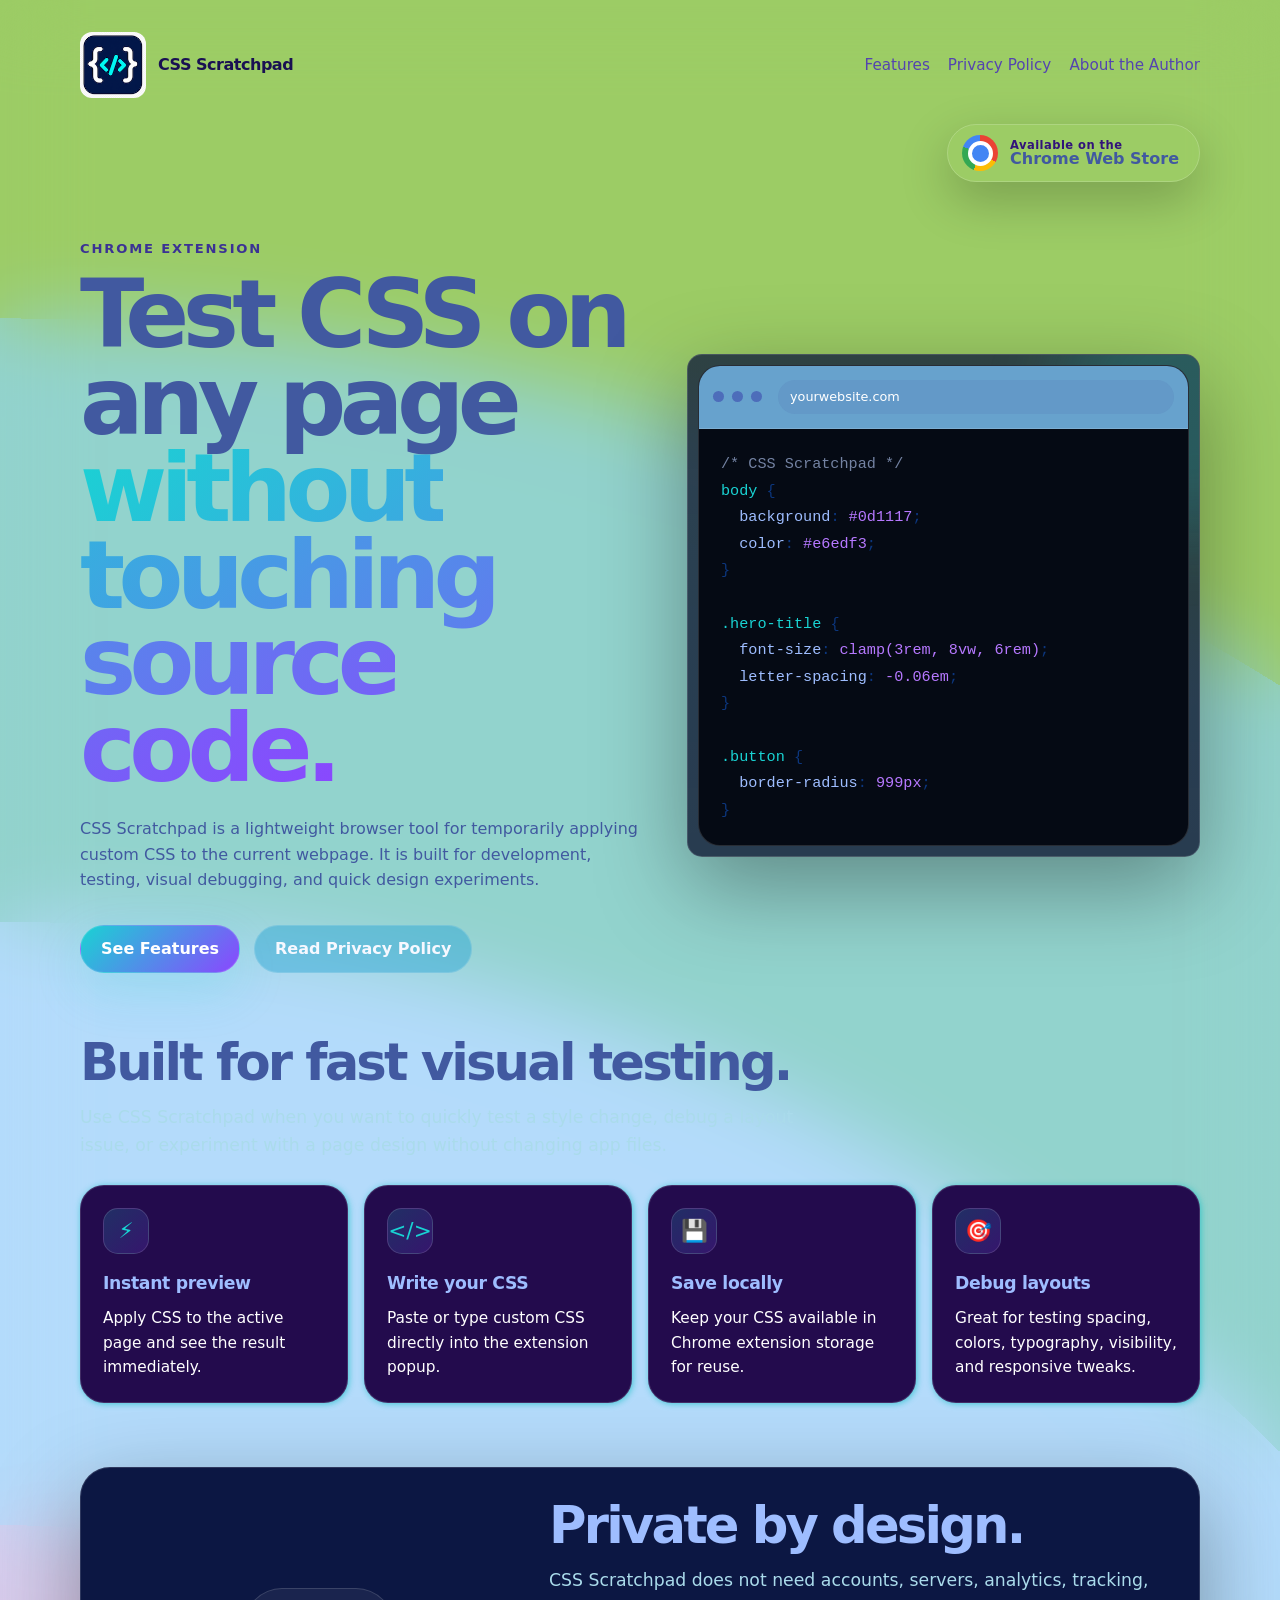
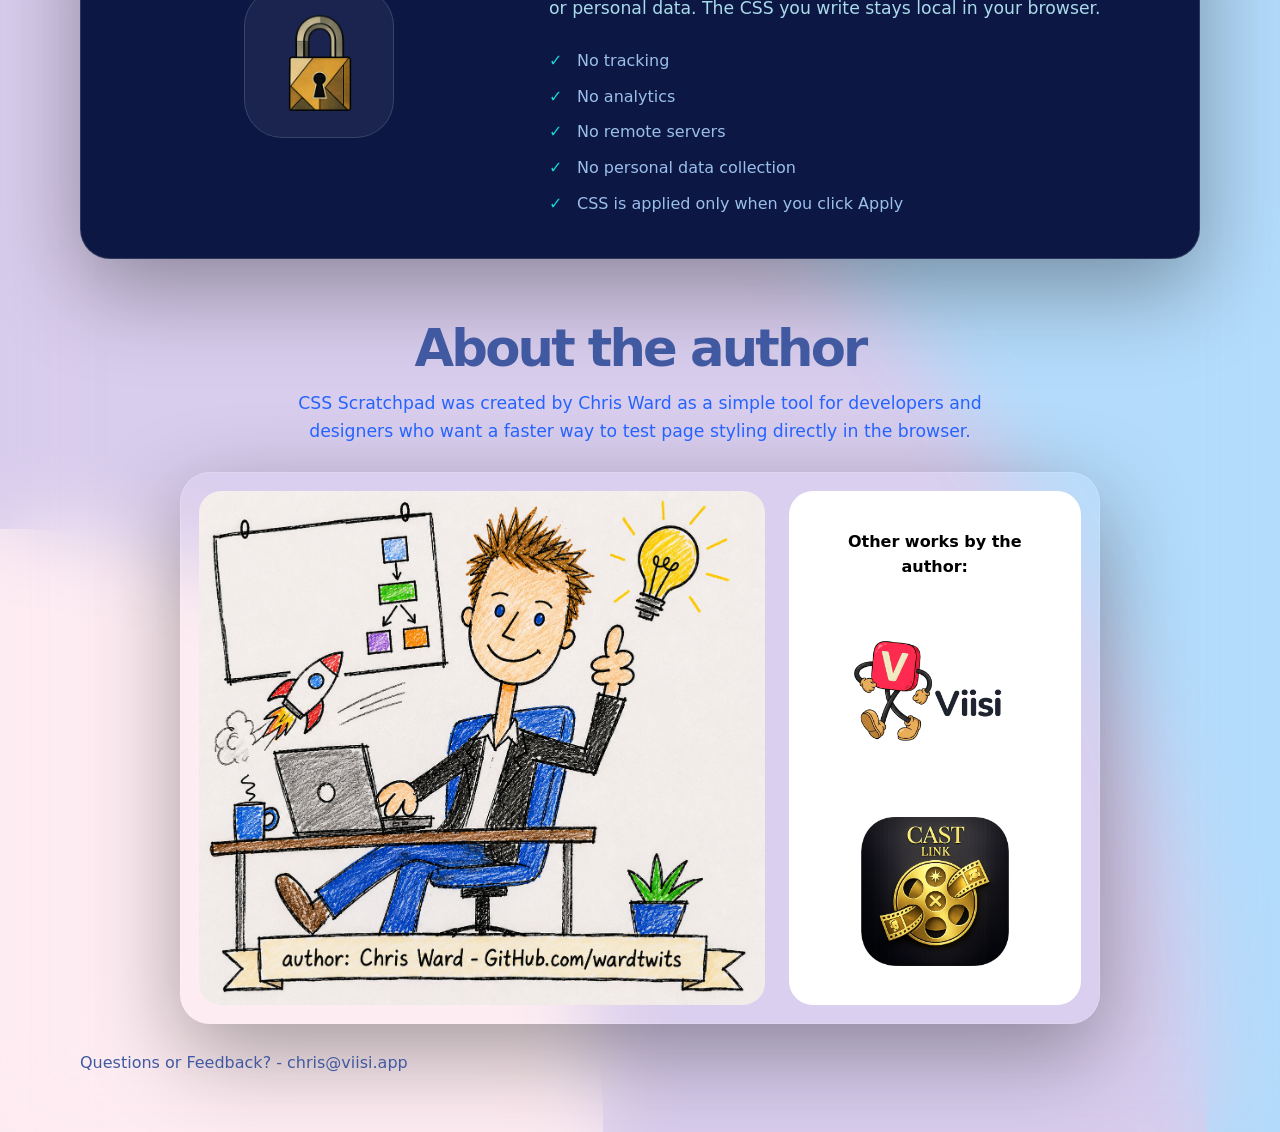
==== commit 4c1ecb91: "Theme lock update" ====
--- a/index.html
+++ b/index.html
@@ -26,6 +26,10 @@
     backdrop-filter: blur(40px); 
      -webkit-backdrop-filter: blur(40px); 
     }
+    .lock {
+      width: 75%;
+      height: auto;
+    }
     .brand {
 
   display: flex;
@@ -198,7 +202,7 @@
 
     <section id="privacy" class="section">
       <div class="privacy-panel">
-        <div class="privacy-badge" aria-hidden="true">🔒</div>
+        <div class="privacy-badge" aria-hidden="true"><img class="lock" src="images/lock.png"></div>
 
         <div>
           <h2>Private by design.</h2>
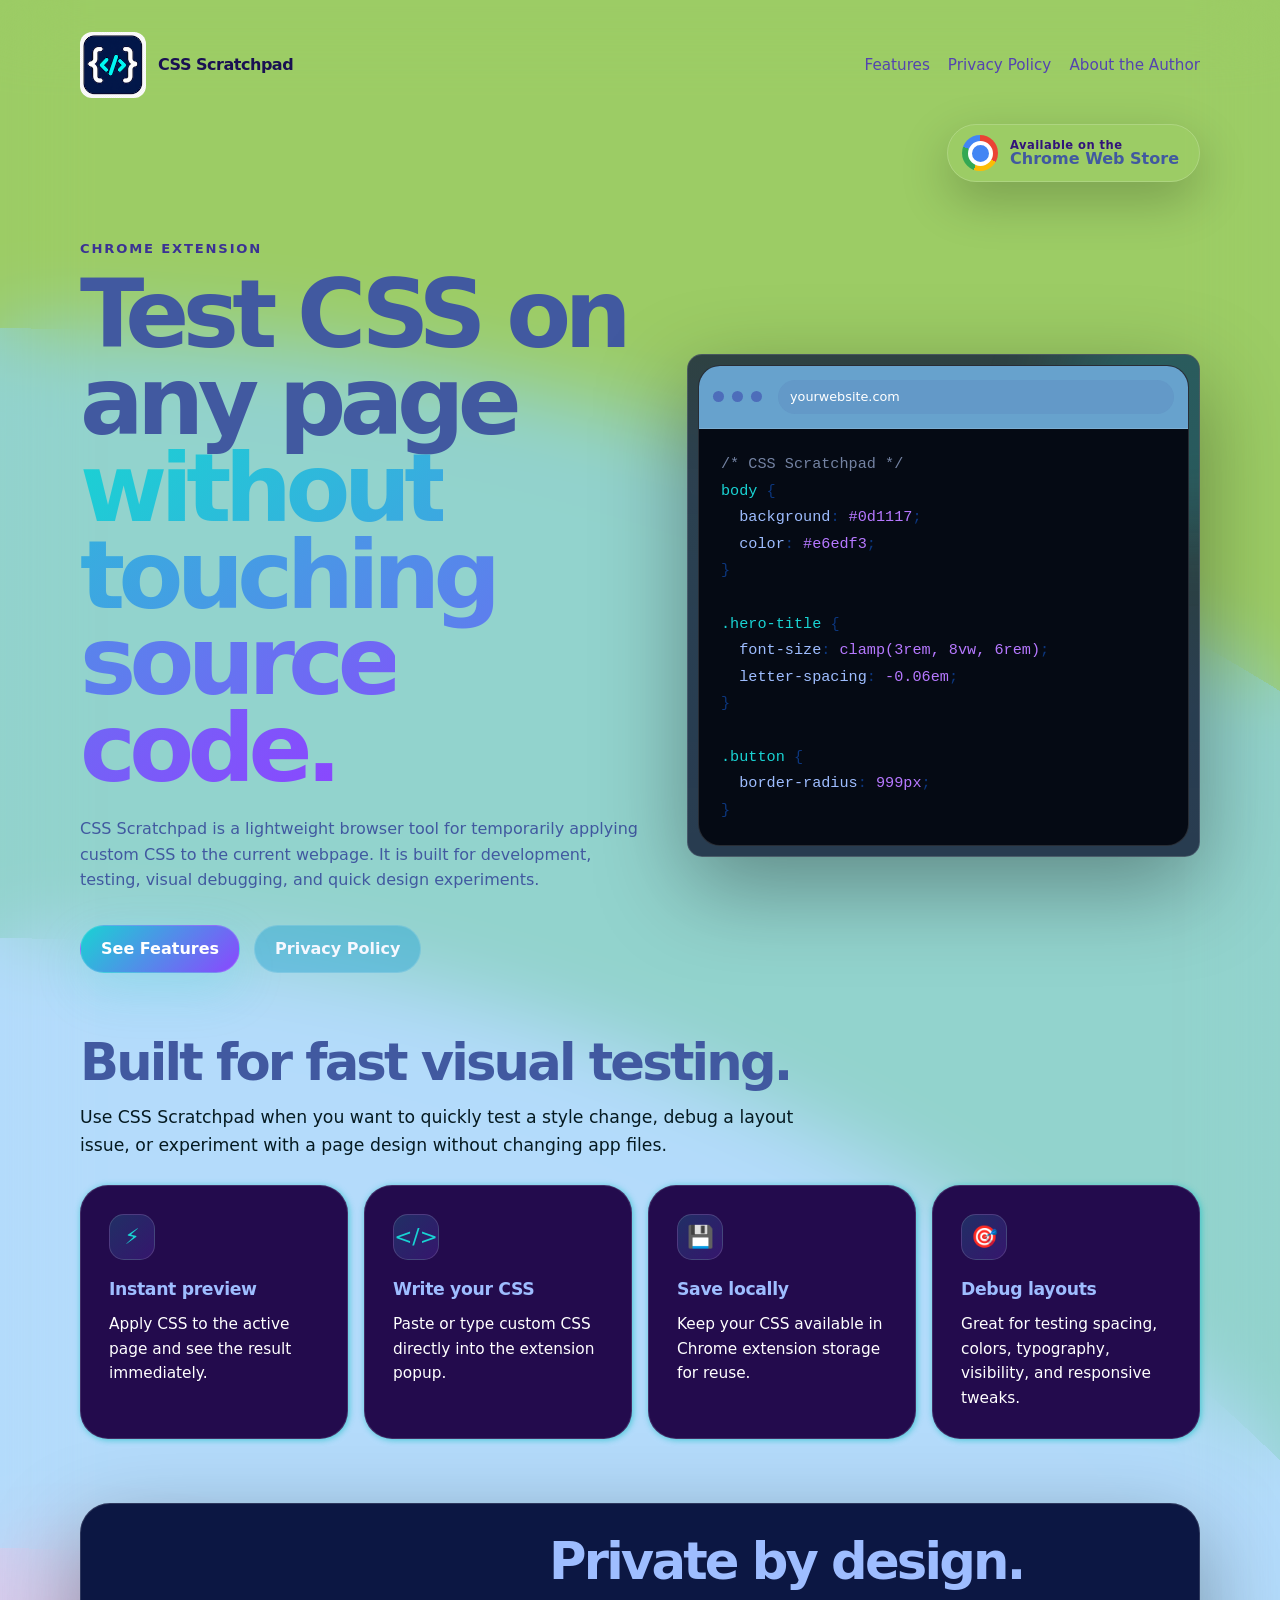
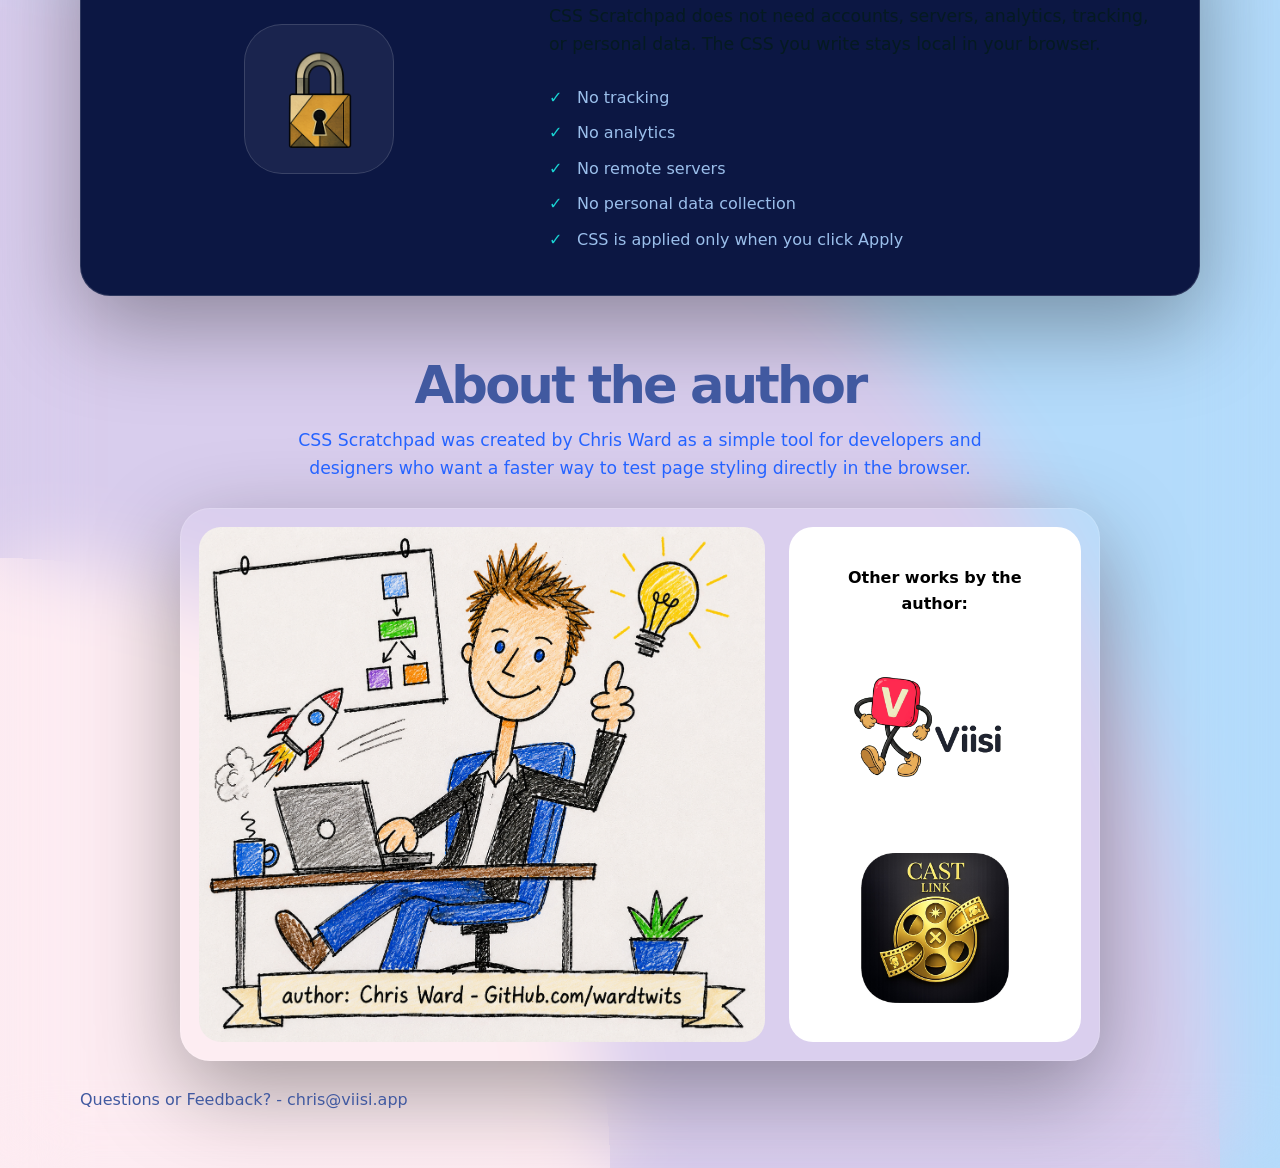
==== commit ca9ac086: "fixed mobile site" ====
--- a/index.html
+++ b/index.html
@@ -135,7 +135,7 @@
         <div class="actions">
 
           <a class="button button-primary" href="#features">See Features</a>
-          <a class="button button-secondary" href="privacy-policy.html">Read Privacy Policy</a>
+          <a class="button button-secondary" href="privacy-policy.html">Privacy Policy</a>
         </div>
       </div>
 
--- a/css/main.css
+++ b/css/main.css
@@ -287,7 +287,7 @@
     .section-intro {
       max-width: 720px;
       margin: 0 0 26px;
-      color:rgb(170, 219, 235);
+      color:rgb(5, 26, 33);
       font-size: 1.08rem;
     }
     #about .section-intro {
@@ -488,6 +488,171 @@
   transform: translateY(-1px);
 }
 
+/* Mobile layout fixes */
+@media (max-width: 760px) {
+  .page {
+    width: min(100% - 24px, 560px);
+    padding: 20px 0 40px;
+  }
+
+  .site-header {
+    margin-bottom: 36px;
+  }
+
+  .hero {
+    grid-template-columns: 1fr;
+    gap: 28px;
+    margin-bottom: 44px;
+  }
+
+  .hero h1,
+  h1 {
+    font-size: clamp(3rem, 15vw, 5rem);
+    line-height: 0.92;
+    letter-spacing: -0.075em;
+  }
+
+  .hero-copy {
+    margin-top: 18px;
+    max-width: 100%;
+    font-size: clamp(1.05rem, 4vw, 1.25rem);
+    line-height: 1.55;
+  }
+
+  .actions {
+    gap: 12px;
+    margin-top: 24px;
+  }
+
+  .actions .button {
+    flex: 1 1 100%;
+  }
+
+  .mockup {
+    max-width: 360px;
+    width: 100%;
+    margin: 0 auto;
+    padding: 10px;
+    border-radius: 28px;
+  }
+
+  .browser {
+    border-radius: 22px;
+  }
+
+  .browser-bar {
+    padding: 10px;
+  }
+
+  .dot {
+    display: none;
+  }
+
+  .address {
+    margin-left: 0;
+    font-size: 0.72rem;
+    text-align: center;
+  }
+
+  .code {
+    min-height: 0;
+    max-height: 440px;
+    padding: 18px;
+    overflow: hidden;
+    font-size: clamp(0.72rem, 3.4vw, 0.9rem);
+    line-height: 1.65;
+  }
+
+  .section {
+    margin-top: 48px;
+  }
+
+  .section h2 {
+    font-size: clamp(2.2rem, 12vw, 3.4rem);
+    line-height: 0.95;
+  }
+
+  .section-intro {
+    max-width: 100%;
+    font-size: 1rem;
+    line-height: 1.5;
+  }
+
+  .feature-grid {
+    grid-template-columns: 1fr;
+    gap: 12px;
+  }
+
+  .feature-card {
+    display: grid;
+    grid-template-columns: 46px 1fr;
+    column-gap: 14px;
+    row-gap: 4px;
+    align-items: center;
+    padding: 16px;
+    border-radius: 20px;
+  }
+
+  .feature-icon {
+    grid-row: 1 / span 2;
+    margin-bottom: 0;
+  }
+
+  .feature-card h3 {
+    margin: 0;
+    font-size: 1rem;
+    line-height: 1.2;
+  }
+
+  .feature-card p {
+    margin: 0;
+    font-size: 0.9rem;
+    line-height: 1.35;
+  }
+
+  .privacy-panel {
+    grid-template-columns: 1fr;
+    gap: 22px;
+    padding: 22px;
+    border-radius: 28px;
+    text-align: left;
+  }
+
+  .privacy-badge {
+    width: 112px;
+    height: 112px;
+    border-radius: 28px;
+    margin: 0 auto;
+  }
+
+  .lock {
+    width: 72%;
+  }
+
+  .privacy-panel h2 {
+    text-align: center;
+    font-size: clamp(2.2rem, 11vw, 3.3rem);
+  }
+
+  .privacy-panel .section-intro {
+    color: #b8c4dc;
+    font-size: 1rem;
+    line-height: 1.55;
+  }
+
+  .privacy-list {
+    display: grid;
+    gap: 8px;
+  }
+
+  .privacy-list li {
+    margin: 0;
+    padding-left: 30px;
+    font-size: 1rem;
+    line-height: 1.35;
+  }
+}
+
 @media (max-width: 720px) {
 
   .nav {
@@ -510,6 +675,73 @@
 
   }
 
+}
+
+.feature-card {
+  padding: clamp(16px, 4vw, 28px);
+  border-radius: clamp(18px, 5vw, 28px);
+  border: 1px solid var(--border);
+  background: rgb(35, 11, 77);
+  box-shadow: 1px 1px 6px rgba(18, 193, 199, 0.7);
+}
+
+.feature-icon {
+  width: 46px;
+  height: 46px;
+  display: grid;
+  place-items: center;
+  margin-bottom: 16px;
+  border-radius: 15px;
+  background: linear-gradient(
+    135deg,
+    rgba(25, 211, 211, 0.18),
+    rgba(139, 70, 255, 0.18)
+  );
+  border: 1px solid var(--border);
+  color: var(--cyan);
+  font-size: 1.35rem;
+}
+
+.gen-EDA-feature-ca {
+  margin: 0 0 8px;
+  font-size: 1.08rem;
+  line-height: 1.2;
+  letter-spacing: -0.02em;
+  color: #9ebdff;
+}
+
+.gen-FQX-feature-ca {
+  margin: 0;
+  color: white;
+  font-size: 0.96rem;
+  line-height: 1.45;
+}
+
+@media (max-width: 640px) {
+  .feature-card {
+    display: grid;
+    grid-template-columns: 46px 1fr;
+    column-gap: 14px;
+    row-gap: 4px;
+    align-items: center;
+    padding: 16px;
+    border-radius: 20px;
+  }
+
+  .feature-icon {
+    grid-row: 1 / span 2;
+    margin-bottom: 0;
+  }
+
+  .gen-EDA-feature-ca {
+    margin: 0;
+    font-size: 1rem;
+  }
+
+  .gen-FQX-feature-ca {
+    font-size: 0.9rem;
+    line-height: 1.35;
+  }
 }
 
     @media (max-width: 520px) {
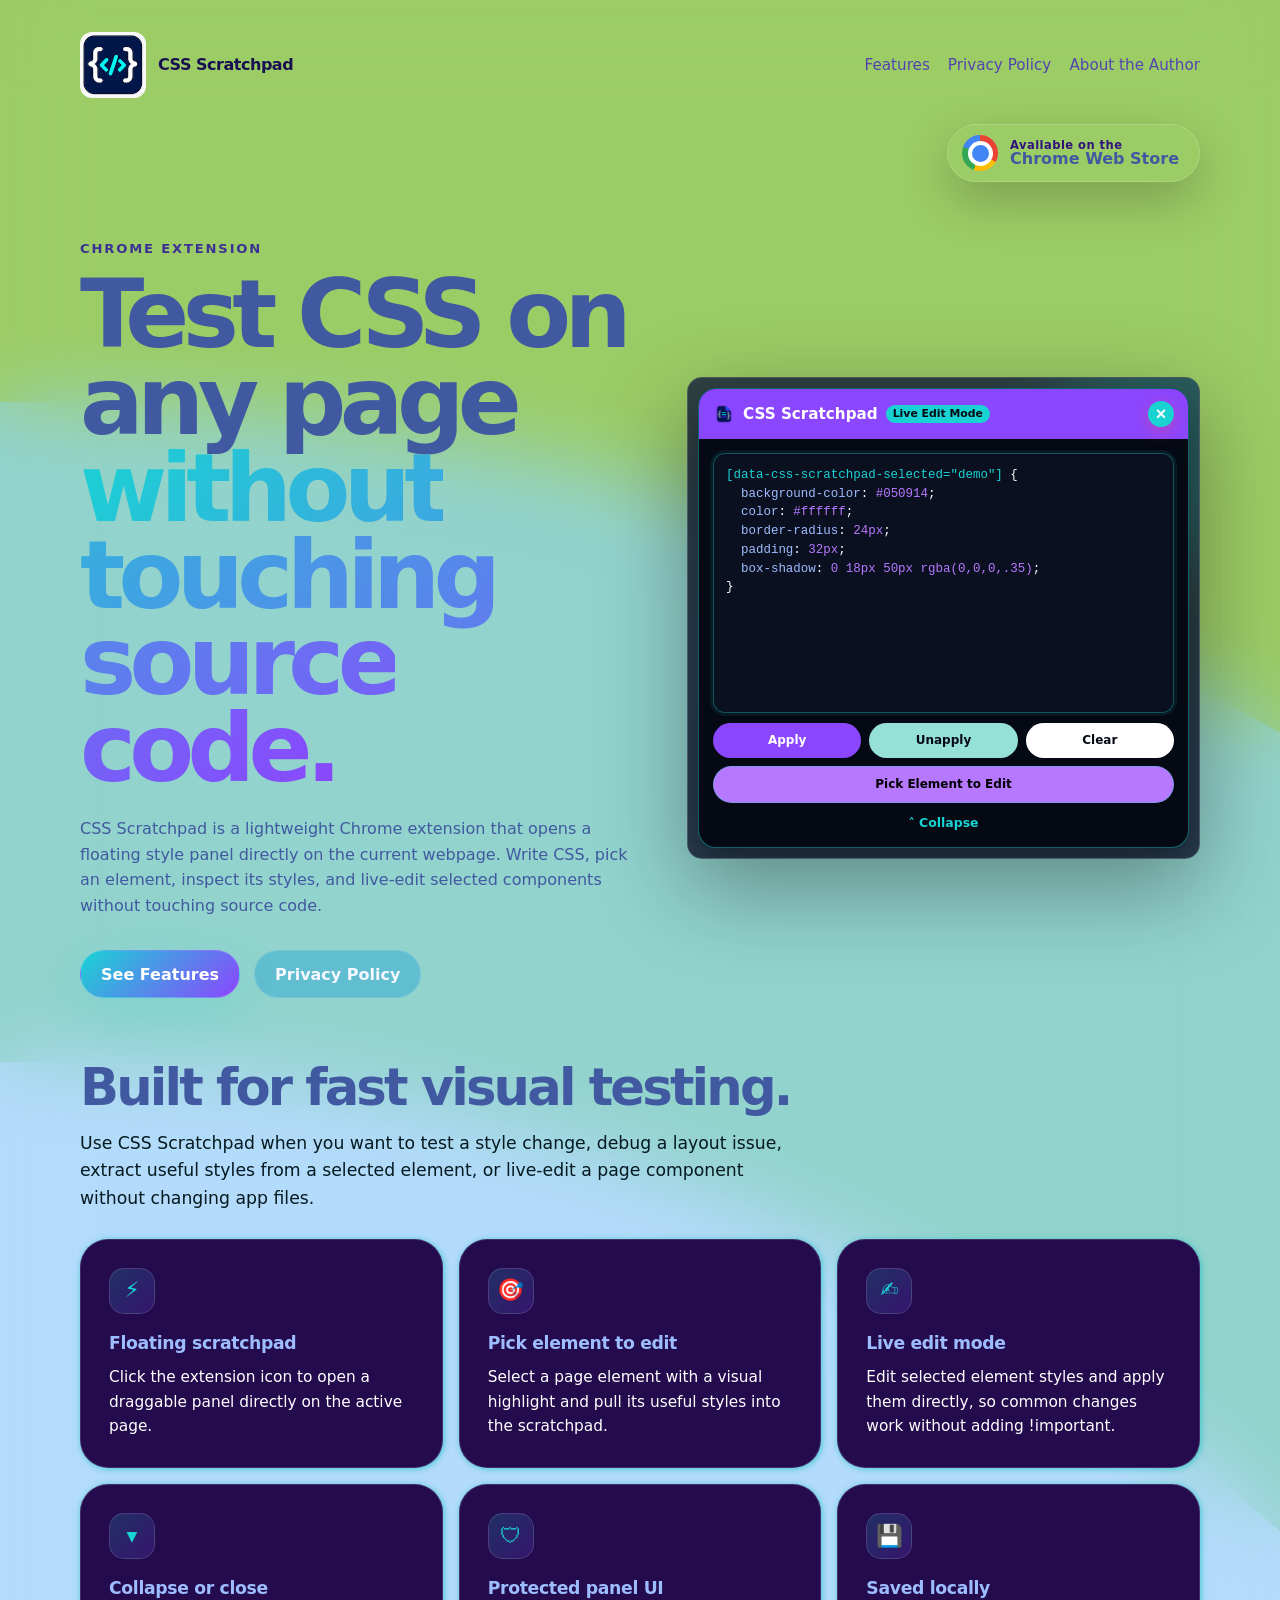
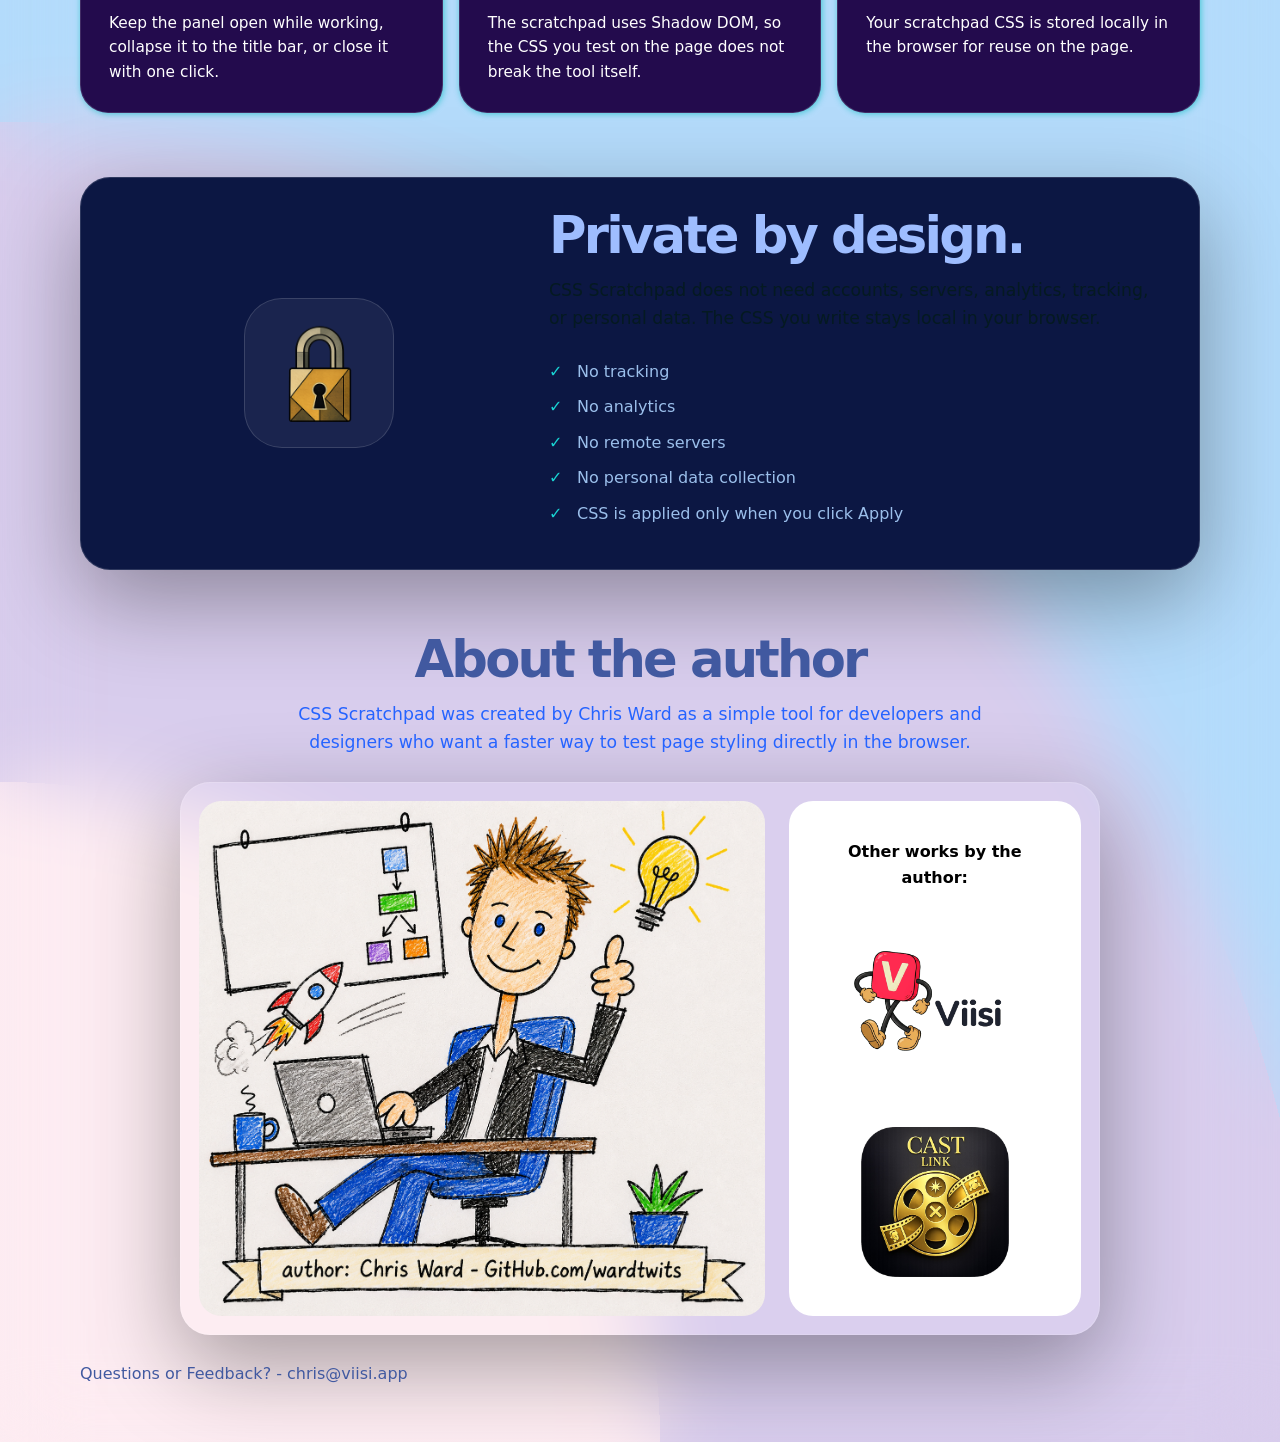
==== commit 9a1ca9b7: "content update" ====
--- a/index.html
+++ b/index.html
@@ -6,7 +6,7 @@
   <title>CSS Scratchpad</title>
   <meta
     name="description"
-    content="CSS Scratchpad is a lightweight Chrome extension for temporarily applying custom CSS to any webpage for development, testing, and visual debugging."
+    content="CSS Scratchpad is a lightweight Chrome extension with a floating style panel, element picker, and live edit mode for testing CSS directly on any webpage."
   />
    <link rel="stylesheet" href="css/main.css" />
    <style>
@@ -128,8 +128,8 @@
         </h1>
 
         <p class="hero-copy">
-          CSS Scratchpad is a lightweight browser tool for temporarily applying custom CSS to the current webpage.
-          It is built for development, testing, visual debugging, and quick design experiments.
+          CSS Scratchpad is a lightweight Chrome extension that opens a floating style panel directly on the current webpage.
+          Write CSS, pick an element, inspect its styles, and live-edit selected components without touching source code.
         </p>
 
         <div class="actions">
@@ -139,29 +139,35 @@
         </div>
       </div>
 
-      <aside class="mockup" aria-label="CSS Scratchpad code preview">
-        <div class="browser">
-          <div class="browser-bar">
-            <span class="dot"></span>
-            <span class="dot"></span>
-            <span class="dot"></span>
-            <span class="address">yourwebsite.com</span>
+      <aside class="mockup" aria-label="CSS Scratchpad floating panel preview">
+        <div class="scratchpad-preview">
+          <div class="scratchpad-titlebar">
+            <div class="scratchpad-title">
+              <img src="icons/action48.png" alt="" />
+              <span>CSS Scratchpad</span>
+              <span class="live-label">Live Edit Mode</span>
+            </div>
+            <button aria-label="Close preview">×</button>
           </div>
 
-          <pre class="code"><span class="comment">/* CSS Scratchpad */</span>
-<span class="selector">body</span> {
-  <span class="property">background</span>: <span class="value">#0d1117</span>;
-  <span class="property">color</span>: <span class="value">#e6edf3</span>;
-}
-
-<span class="selector">.hero-title</span> {
-  <span class="property">font-size</span>: <span class="value">clamp(3rem, 8vw, 6rem)</span>;
-  <span class="property">letter-spacing</span>: <span class="value">-0.06em</span>;
-}
-
-<span class="selector">.button</span> {
-  <span class="property">border-radius</span>: <span class="value">999px</span>;
+          <div class="scratchpad-body">
+            <pre class="scratchpad-code"><span class="selector">[data-css-scratchpad-selected="demo"]</span> {
+  <span class="property">background-color</span>: <span class="value">#050914</span>;
+  <span class="property">color</span>: <span class="value">#ffffff</span>;
+  <span class="property">border-radius</span>: <span class="value">24px</span>;
+  <span class="property">padding</span>: <span class="value">32px</span>;
+  <span class="property">box-shadow</span>: <span class="value">0 18px 50px rgba(0,0,0,.35)</span>;
 }</pre>
+
+            <div class="scratchpad-actions" aria-hidden="true">
+              <span class="primary-action">Apply</span>
+              <span class="btn-unapply">Unapply</span>
+              <span class="btn-clear">Clear</span>
+            </div>
+
+            <div class="pick-button" aria-hidden="true">Pick Element to Edit</div>
+            <div class="collapse-link">˄ Collapse</div>
+          </div>
         </div>
       </aside>
     </section>
@@ -169,33 +175,45 @@
     <section id="features" class="section">
       <h2>Built for fast visual testing.</h2>
       <p class="section-intro">
-        Use CSS Scratchpad when you want to quickly test a style change, debug a layout issue,
-        or experiment with a page design without changing app files.
+        Use CSS Scratchpad when you want to test a style change, debug a layout issue,
+        extract useful styles from a selected element, or live-edit a page component without changing app files.
       </p>
 
       <div class="feature-grid">
         <article class="feature-card">
           <div class="feature-icon">⚡</div>
-          <h3>Instant preview</h3>
-          <p>Apply CSS to the active page and see the result immediately.</p>
-        </article>
-
-        <article class="feature-card">
-          <div class="feature-icon">&lt;/&gt;</div>
-          <h3>Write your CSS</h3>
-          <p>Paste or type custom CSS directly into the extension popup.</p>
+          <h3>Floating scratchpad</h3>
+          <p>Click the extension icon to open a draggable panel directly on the active page.</p>
+        </article>
+
+        <article class="feature-card">
+          <div class="feature-icon">🎯</div>
+          <h3>Pick element to edit</h3>
+          <p>Select a page element with a visual highlight and pull its useful styles into the scratchpad.</p>
+        </article>
+
+        <article class="feature-card">
+          <div class="feature-icon">✍️</div>
+          <h3>Live edit mode</h3>
+          <p>Edit selected element styles and apply them directly, so common changes work without adding !important.</p>
+        </article>
+
+        <article class="feature-card">
+          <div class="feature-icon">▾</div>
+          <h3>Collapse or close</h3>
+          <p>Keep the panel open while working, collapse it to the title bar, or close it with one click.</p>
+        </article>
+
+        <article class="feature-card">
+          <div class="feature-icon">🛡</div>
+          <h3>Protected panel UI</h3>
+          <p>The scratchpad uses Shadow DOM, so the CSS you test on the page does not break the tool itself.</p>
         </article>
 
         <article class="feature-card">
           <div class="feature-icon">💾</div>
-          <h3>Save locally</h3>
-          <p>Keep your CSS available in Chrome extension storage for reuse.</p>
-        </article>
-
-        <article class="feature-card">
-          <div class="feature-icon">🎯</div>
-          <h3>Debug layouts</h3>
-          <p>Great for testing spacing, colors, typography, visibility, and responsive tweaks.</p>
+          <h3>Saved locally</h3>
+          <p>Your scratchpad CSS is stored locally in the browser for reuse on the page.</p>
         </article>
       </div>
     </section>
--- a/css/main.css
+++ b/css/main.css
@@ -206,7 +206,21 @@
       border-radius: 22px;
       overflow: hidden;
       border: 1px solid var(--border);
-      background: #050a14;
+      background: white;
+        background-image: radial-gradient(
+    circle at bottom left,
+    rgb(236, 64, 122, 0.3) 20%,
+    rgb(156, 204, 101, 0.2) 20%,
+    rgb(126, 87, 194, 0.3) 20%,
+    rgb(126, 87, 194, 0.3) 40%,
+    rgb(66, 165, 245, 0.4) 40%,
+    rgb(66, 165, 245, 0.4) 60%,
+    rgb(38, 166, 154, 0.5) 60%,
+    rgb(38, 166, 154, 0.5) 80%,
+    #9ccc65 40%
+  );
+      backdrop-filter: blur(20px); 
+     -webkit-backdrop-filter: blur(20px); 
     }
 
     .browser-bar {
@@ -840,4 +854,200 @@
 
 .chrome-store-icon span {
   display: none;
-}+}
+/* Updated CSS Scratchpad product preview */
+.scratchpad-preview {
+  position: relative;
+  overflow: hidden;
+  border-radius: 18px;
+  border: 1px solid rgba(25, 211, 211, 0.45);
+  background: #050914;
+  color: #ffffff;
+  box-shadow: 0 18px 50px rgba(0, 0, 0, 0.45);
+  font-family: Inter, ui-sans-serif, system-ui, -apple-system, BlinkMacSystemFont, "Segoe UI", sans-serif;
+}
+
+.scratchpad-titlebar {
+  display: flex;
+  align-items: center;
+  justify-content: space-between;
+  gap: 12px;
+  padding: 12px 14px;
+  background: #8b46ff;
+  color: #ffffff;
+}
+
+.scratchpad-title {
+  display: flex;
+  align-items: center;
+  gap: 8px;
+  min-width: 0;
+  font-size: 0.95rem;
+  font-weight: 900;
+}
+
+.scratchpad-title img {
+  width: 22px;
+  height: 22px;
+  display: block;
+  border-radius: 6px;
+  flex: 0 0 auto;
+}
+
+.live-label {
+  display: inline-flex;
+  align-items: center;
+  border-radius: 999px;
+  padding: 2px 7px;
+  background: #19d3d3;
+  color: #050914;
+  font-size: 0.68rem;
+  font-weight: 900;
+  line-height: 1.3;
+  white-space: nowrap;
+}
+
+.scratchpad-titlebar button {
+  width: 26px;
+  height: 26px;
+  display: grid;
+  place-items: center;
+  border: 0;
+  border-radius: 999px;
+  background: #19d3d3;
+  color: #ffffff;
+  font-size: 18px;
+  font-weight: 900;
+  line-height: 1;
+  box-shadow: 0 4px 16px rgba(251, 70, 85, 0.42);
+}
+
+.scratchpad-body {
+  padding: 14px;
+}
+
+.scratchpad-code {
+  min-height: 260px;
+  margin: 0;
+  padding: 12px;
+  overflow: hidden;
+  border: 1px solid rgba(25, 211, 211, 0.35);
+  border-radius: 12px;
+  background: #0b1020;
+  color: #ffffff;
+  font-family: ui-monospace, SFMono-Regular, Menlo, Monaco, Consolas, "Liberation Mono", monospace;
+  font-size: 0.78rem;
+  line-height: 1.5;
+  white-space: pre-wrap;
+  box-shadow: 0 0 0 3px rgba(25, 211, 211, 0.08);
+}
+
+.scratchpad-code .selector,
+.code .selector {
+  color: #19d3d3;
+}
+
+.scratchpad-code .property,
+.code .property {
+  color: #9ebdff;
+}
+
+.scratchpad-code .value,
+.code .value {
+  color: #b678ff;
+}
+
+.scratchpad-actions {
+  display: grid;
+  grid-template-columns: repeat(3, 1fr);
+  gap: 8px;
+  margin-top: 10px;
+}
+
+.scratchpad-actions span,
+.pick-button {
+  display: grid;
+  place-items: center;
+  min-height: 34px;
+  border-radius: 999px;
+  padding: 8px 10px;
+  border: 1px solid rgba(25, 211, 211, 0.35);
+  background: #111827;
+  color: #ffffff;
+  font-size: 0.75rem;
+  font-weight: 900;
+  text-align: center;
+}
+
+.scratchpad-actions .primary-action {
+  border: 0;
+  background: #8b46ff;
+  color: #ffffff;
+}
+.scratchpad-actions span.btn-unapply {
+  border: 0;
+  background: #95e1d8;
+  color: #050914;
+}
+
+.scratchpad-actions span.btn-clear {
+  border: 0;
+  background: #ffffff;
+  color: #050914;
+}
+.pick-button {
+  background: #b678ff;
+  color:#000000;
+}
+
+.pick-button {
+  margin-top: 8px;
+  width: 100%;
+}
+
+.scratchpad-status {
+  min-height: 18px;
+  margin-top: 8px;
+  color: rgba(255, 255, 255, 0.72);
+  font-size: 0.75rem;
+  font-weight: 700;
+}
+
+.collapse-link {
+  display: flex;
+  justify-content: center;
+  margin-top: 10px;
+  color: #19d3d3;
+  font-size: 0.78rem;
+  font-weight: 900;
+}
+
+.feature-grid {
+  grid-template-columns: repeat(3, 1fr);
+}
+
+@media (max-width: 900px) {
+  .feature-grid {
+    grid-template-columns: repeat(2, 1fr);
+  }
+}
+
+@media (max-width: 640px) {
+  .scratchpad-title {
+    flex-wrap: wrap;
+    gap: 6px;
+  }
+
+  .scratchpad-code {
+    min-height: 220px;
+    font-size: clamp(0.68rem, 3.1vw, 0.8rem);
+  }
+
+  .scratchpad-actions {
+    grid-template-columns: 1fr;
+  }
+
+  .feature-grid {
+    grid-template-columns: 1fr;
+  }
+}
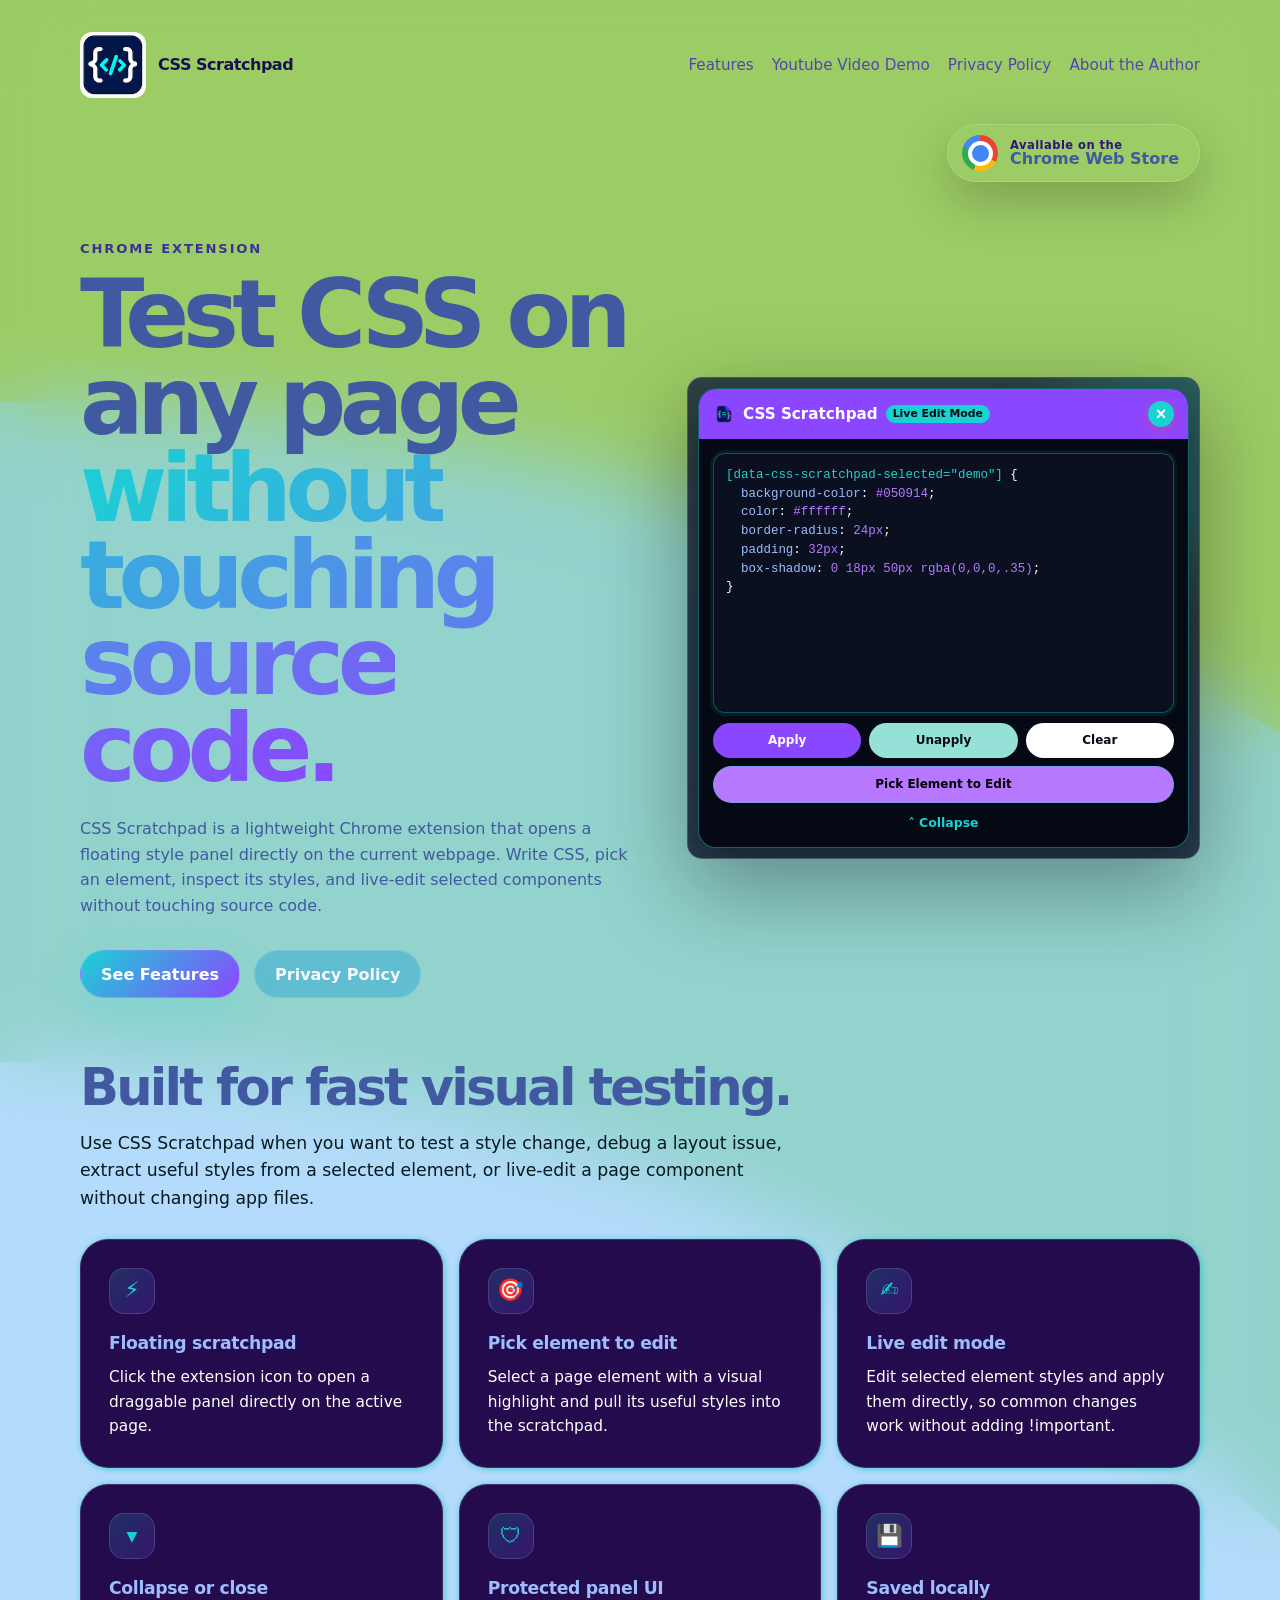
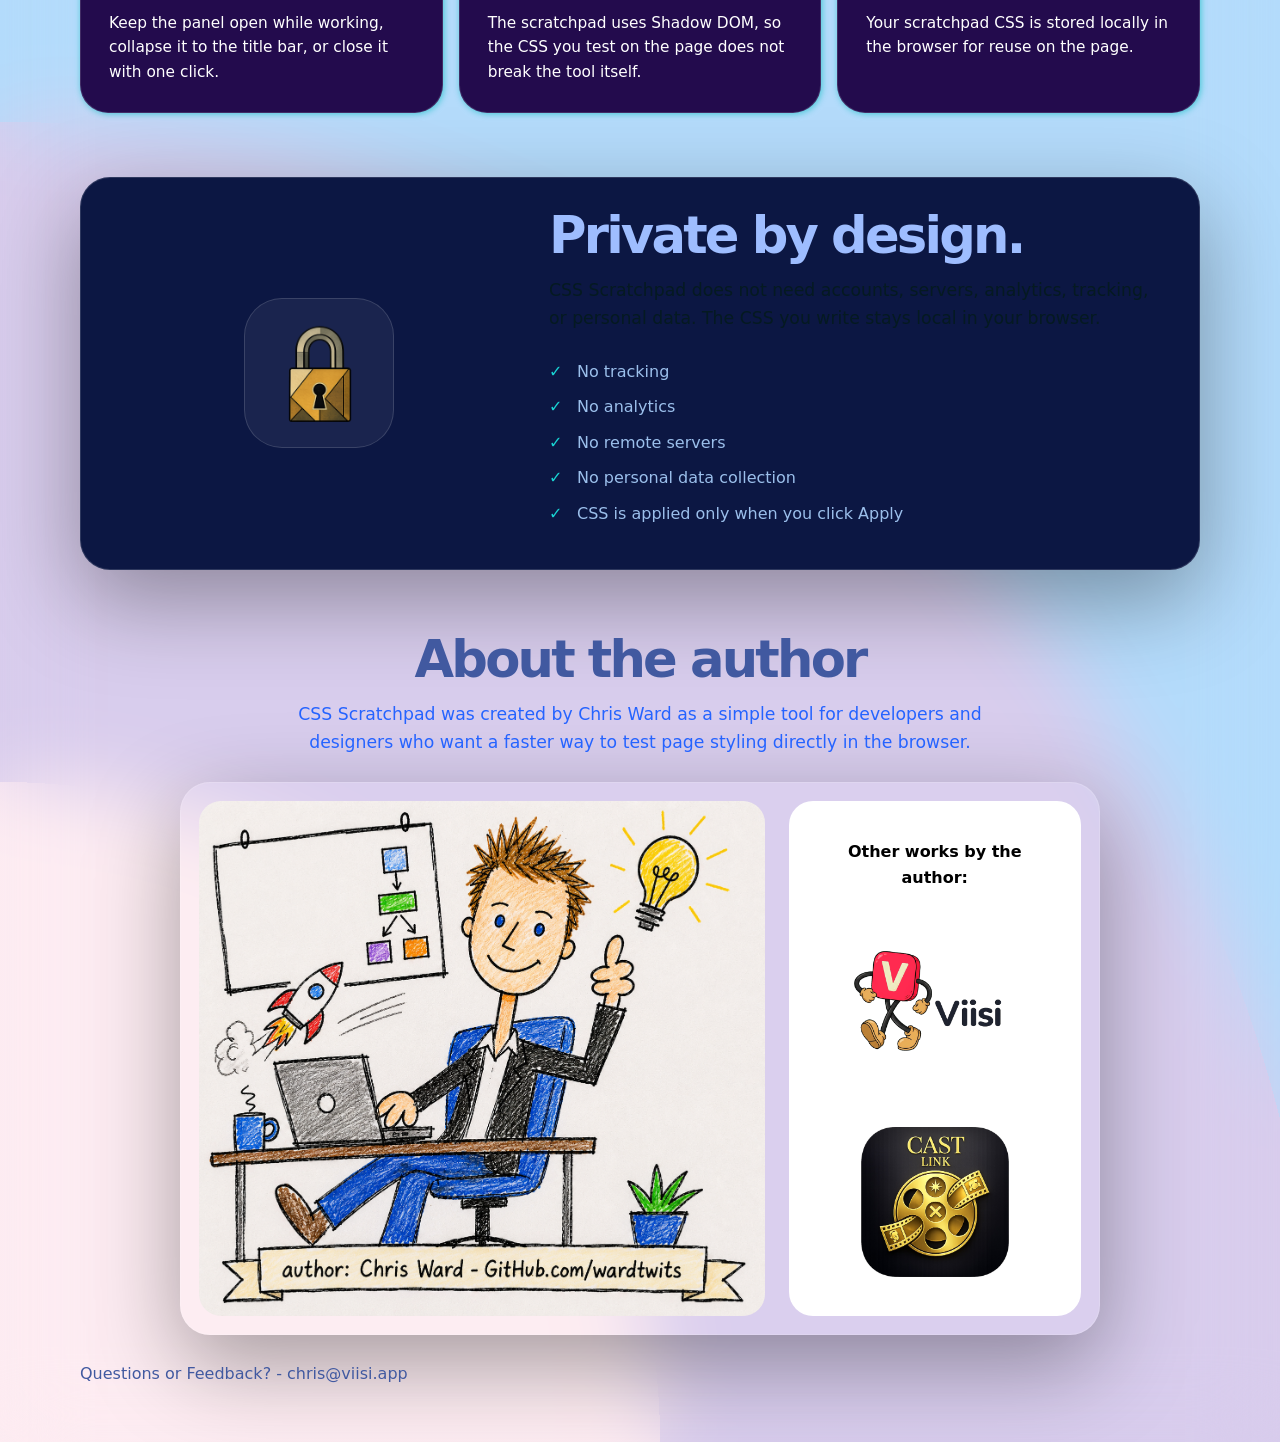
==== commit cf5b5e9b: "Youtube video demo" ====
--- a/index.html
+++ b/index.html
@@ -86,6 +86,7 @@
     <nav class="nav-links" aria-label="Primary navigation">
 
       <a href="#features">Features</a>
+      <a href="https://www.youtube.com/watch?v=yzAQKqkq5pc" target="_blank" rel="noopener noreferrer">Youtube Video Demo</a>
 
       <a href="privacy-policy.html">Privacy Policy</a>
 
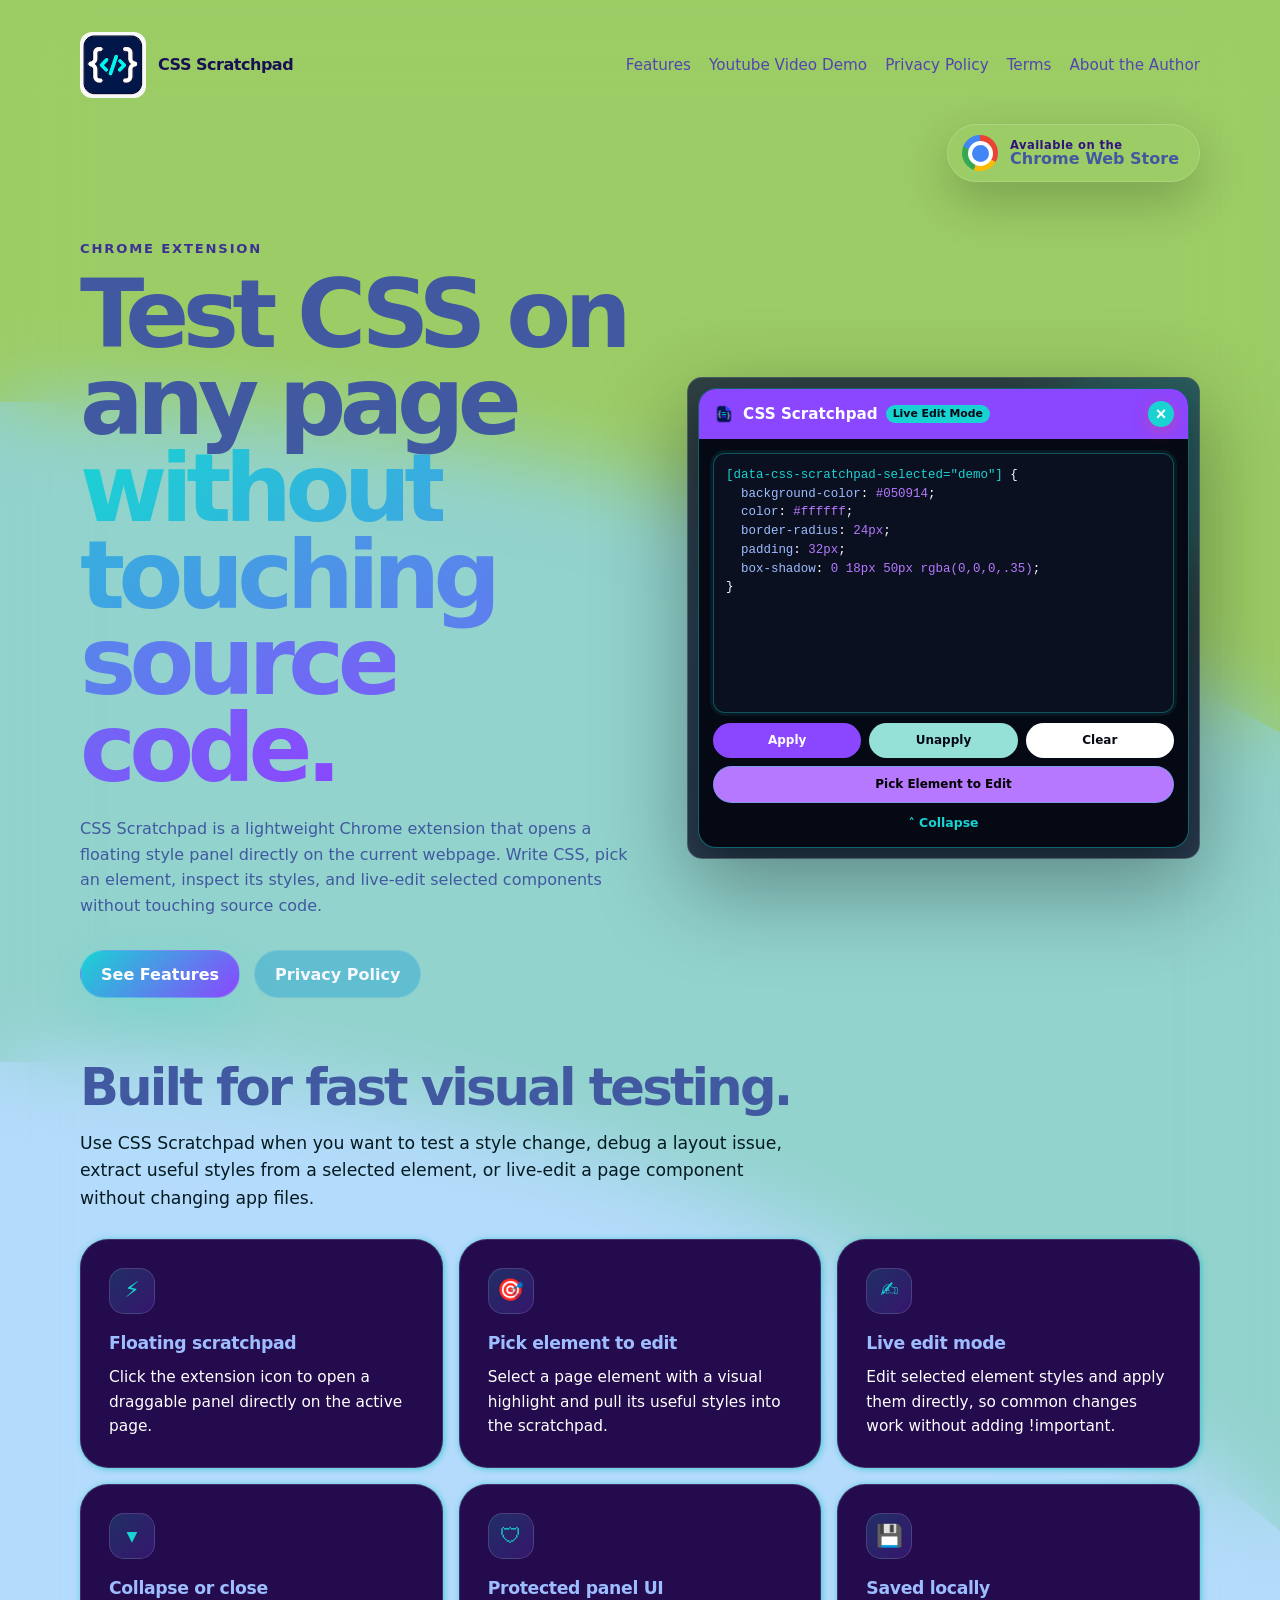
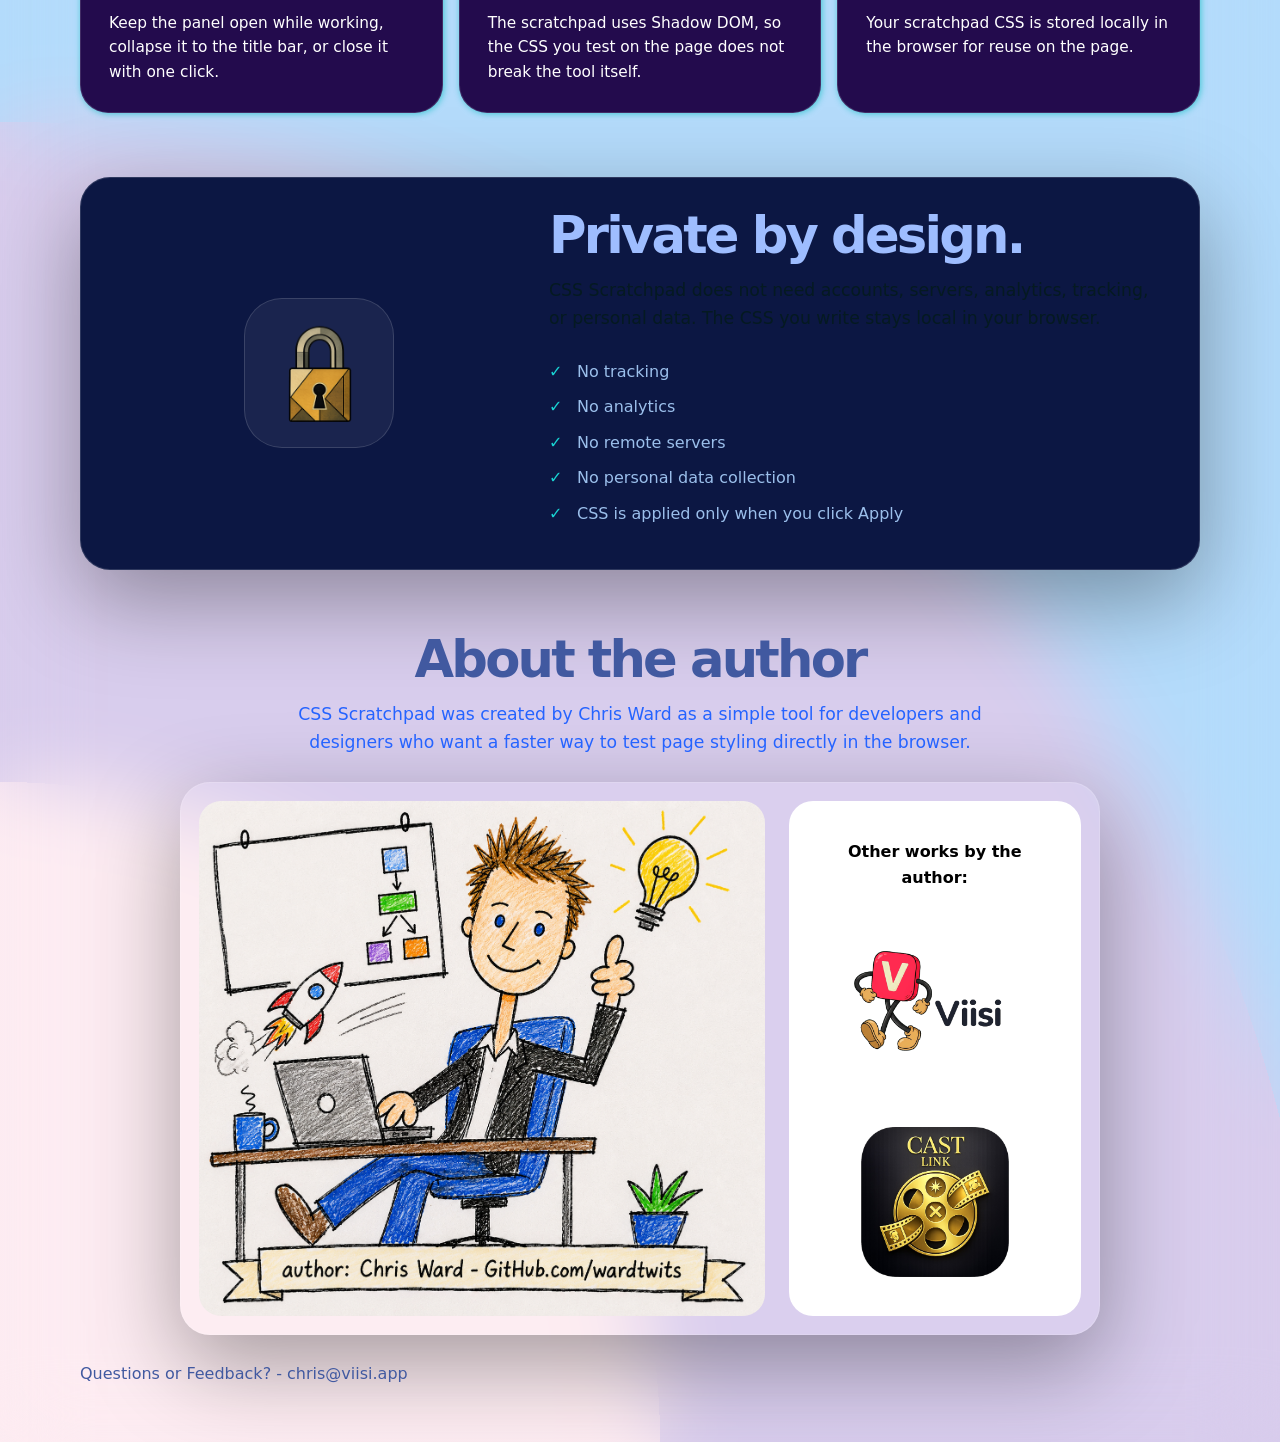
==== commit 21a2dc82: "Updated Terms" ====
--- a/index.html
+++ b/index.html
@@ -89,8 +89,10 @@
       <a href="https://www.youtube.com/watch?v=yzAQKqkq5pc" target="_blank" rel="noopener noreferrer">Youtube Video Demo</a>
 
       <a href="privacy-policy.html">Privacy Policy</a>
+      <a href="terms.html">Terms</a>
 
       <a href="#about">About the Author</a>
+      
 
     </nav>
 
